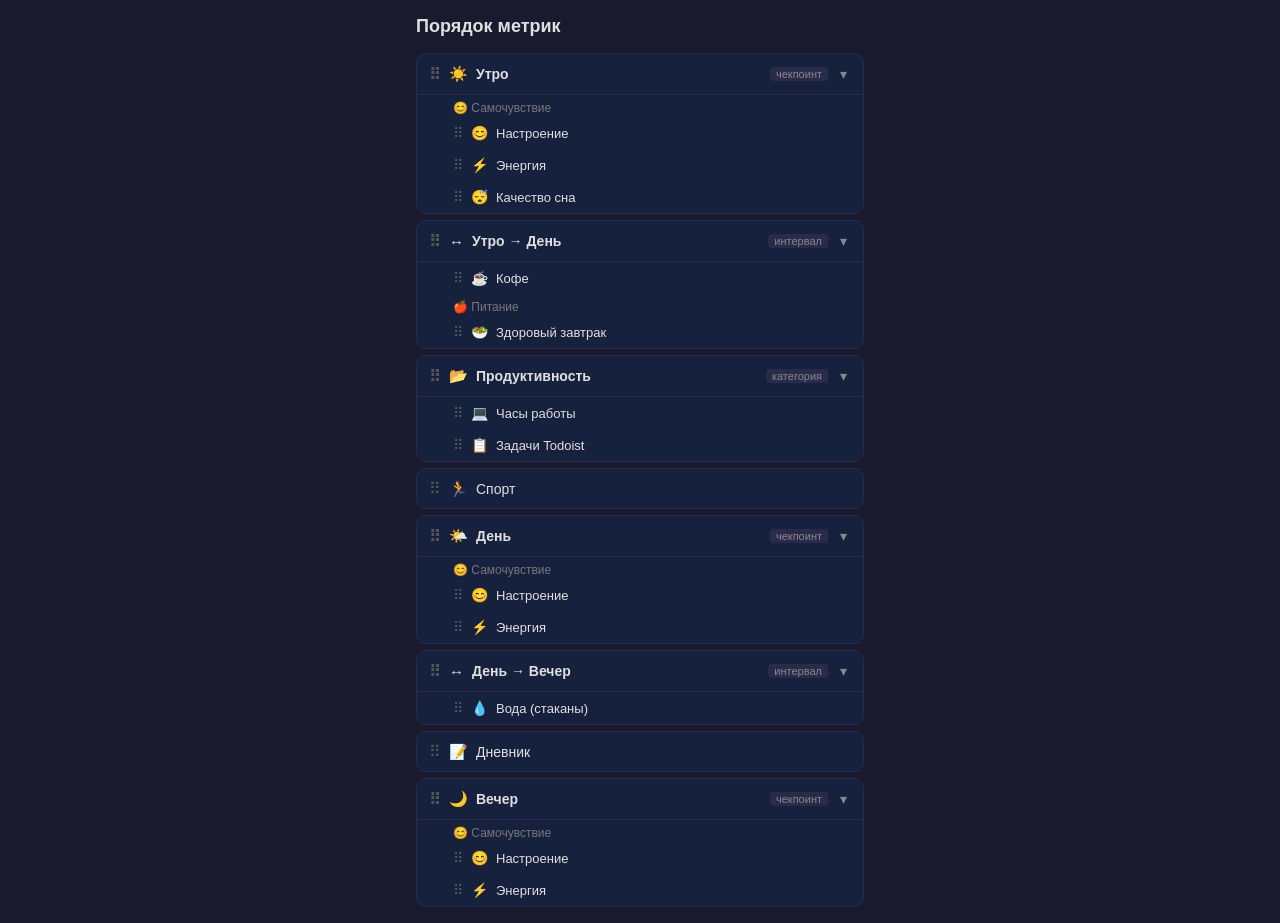
==== frontend/mock-order.html @ e8400ce1 "1" ====
<!DOCTYPE html>
<html lang="ru">
<head>
<meta charset="UTF-8">
<meta name="viewport" content="width=device-width, initial-scale=1.0">
<title>Порядок метрик — мокап</title>
<style>
* { box-sizing: border-box; margin: 0; padding: 0; }
body {
    font-family: -apple-system, BlinkMacSystemFont, 'Segoe UI', Roboto, sans-serif;
    background: #1a1a2e;
    color: #e0e0e0;
    max-width: 480px;
    margin: 0 auto;
    padding: 16px;
}
h1 { font-size: 18px; margin-bottom: 16px; }

/* === Top-level list === */
.order-list { display: flex; flex-direction: column; gap: 6px; }

/* === Block (checkpoint, interval, category) === */
.order-block {
    background: #16213e;
    border: 1px solid #2a2a4a;
    border-radius: 10px;
    overflow: hidden;
}
.order-block.dragging-over { opacity: 0.4; }

.block-header {
    display: flex; align-items: center; gap: 8px;
    padding: 10px 12px;
    font-weight: 600; font-size: 14px;
    cursor: grab; user-select: none;
}
.block-header:active { cursor: grabbing; }
.block-header .drag { color: #555; font-size: 16px; flex-shrink: 0; }
.block-header .icon { font-size: 15px; flex-shrink: 0; }
.block-header .label { flex: 1; }
.block-header .tag {
    font-size: 11px; color: #888;
    background: #2a2a4a; border-radius: 4px;
    padding: 1px 6px; font-weight: 400;
}
.block-toggle {
    background: none; border: none; color: #888;
    cursor: pointer; font-size: 14px; padding: 2px 4px;
}

.block-content { border-top: 1px solid #2a2a4a; }
.block-content.collapsed { display: none; }

/* Category sub-header inside block */
.cat-sub {
    font-size: 12px; color: #777;
    padding: 6px 12px 2px 36px;
    font-weight: 500;
}

/* Metric row inside block */
.metric-row {
    display: flex; align-items: center; gap: 8px;
    padding: 8px 12px 8px 36px;
    font-size: 13px;
    cursor: grab; user-select: none;
    transition: background 0.1s;
}
.metric-row:hover { background: #1a2744; }
.metric-row:active { cursor: grabbing; }
.metric-row.dragging { opacity: 0.3; }
.metric-row .drag { color: #555; font-size: 14px; flex-shrink: 0; }
.metric-row .icon { font-size: 14px; flex-shrink: 0; }
.metric-row .name { flex: 1; }

/* === Top-level standalone metric (no category, no binding) === */
.order-item {
    display: flex; align-items: center; gap: 8px;
    padding: 10px 12px;
    background: #16213e;
    border: 1px solid #2a2a4a;
    border-radius: 10px;
    font-size: 14px;
    cursor: grab; user-select: none;
}
.order-item:hover { background: #1a2744; }
.order-item:active { cursor: grabbing; }
.order-item.dragging-over { opacity: 0.4; }
.order-item .drag { color: #555; font-size: 16px; flex-shrink: 0; }
.order-item .icon { font-size: 15px; flex-shrink: 0; }
.order-item .name { flex: 1; }
.order-item .tag {
    font-size: 11px; color: #888;
    background: #2a2a4a; border-radius: 4px;
    padding: 1px 6px;
}

/* Drag indicators */
.drag-over-before { border-top: 2px solid #4a9eff !important; }
.drag-over-after { border-bottom: 2px solid #4a9eff !important; }
</style>
</head>
<body>

<h1>Порядок метрик</h1>

<div class="order-list" id="orderList">

    <!-- Checkpoint: Утро -->
    <div class="order-block" data-block-type="checkpoint" data-block-id="cp1">
        <div class="block-header">
            <span class="drag">⠿</span>
            <span class="icon">☀️</span>
            <span class="label">Утро</span>
            <span class="tag">чекпоинт</span>
            <button class="block-toggle">▾</button>
        </div>
        <div class="block-content">
            <div class="cat-sub">😊 Самочувствие</div>
            <div class="metric-row" data-metric-id="1">
                <span class="drag">⠿</span>
                <span class="icon">😊</span>
                <span class="name">Настроение</span>
            </div>
            <div class="metric-row" data-metric-id="2">
                <span class="drag">⠿</span>
                <span class="icon">⚡</span>
                <span class="name">Энергия</span>
            </div>
            <div class="metric-row" data-metric-id="3">
                <span class="drag">⠿</span>
                <span class="icon">😴</span>
                <span class="name">Качество сна</span>
            </div>
        </div>
    </div>

    <!-- Interval: Утро → День -->
    <div class="order-block" data-block-type="interval" data-block-id="iv1">
        <div class="block-header">
            <span class="drag">⠿</span>
            <span class="icon">↔</span>
            <span class="label">Утро → День</span>
            <span class="tag">интервал</span>
            <button class="block-toggle">▾</button>
        </div>
        <div class="block-content">
            <div class="metric-row" data-metric-id="4">
                <span class="drag">⠿</span>
                <span class="icon">☕</span>
                <span class="name">Кофе</span>
            </div>
            <div class="cat-sub">🍎 Питание</div>
            <div class="metric-row" data-metric-id="6">
                <span class="drag">⠿</span>
                <span class="icon">🥗</span>
                <span class="name">Здоровый завтрак</span>
            </div>
        </div>
    </div>

    <!-- Category block: Продуктивность (standalone metrics with category) -->
    <div class="order-block" data-block-type="category" data-block-id="cat2">
        <div class="block-header">
            <span class="drag">⠿</span>
            <span class="icon">📂</span>
            <span class="label">Продуктивность</span>
            <span class="tag">категория</span>
            <button class="block-toggle">▾</button>
        </div>
        <div class="block-content">
            <div class="metric-row" data-metric-id="7">
                <span class="drag">⠿</span>
                <span class="icon">💻</span>
                <span class="name">Часы работы</span>
            </div>
            <div class="metric-row" data-metric-id="8">
                <span class="drag">⠿</span>
                <span class="icon">📋</span>
                <span class="name">Задачи Todoist</span>
            </div>
        </div>
    </div>

    <!-- Standalone metric — top level, no category, no binding -->
    <div class="order-item" data-block-type="metric" data-metric-id="5">
        <span class="drag">⠿</span>
        <span class="icon">🏃</span>
        <span class="name">Спорт</span>
    </div>

    <!-- Checkpoint: День -->
    <div class="order-block" data-block-type="checkpoint" data-block-id="cp2">
        <div class="block-header">
            <span class="drag">⠿</span>
            <span class="icon">🌤️</span>
            <span class="label">День</span>
            <span class="tag">чекпоинт</span>
            <button class="block-toggle">▾</button>
        </div>
        <div class="block-content">
            <div class="cat-sub">😊 Самочувствие</div>
            <div class="metric-row" data-metric-id="1">
                <span class="drag">⠿</span>
                <span class="icon">😊</span>
                <span class="name">Настроение</span>
            </div>
            <div class="metric-row" data-metric-id="2">
                <span class="drag">⠿</span>
                <span class="icon">⚡</span>
                <span class="name">Энергия</span>
            </div>
        </div>
    </div>

    <!-- Interval: День → Вечер -->
    <div class="order-block" data-block-type="interval" data-block-id="iv2">
        <div class="block-header">
            <span class="drag">⠿</span>
            <span class="icon">↔</span>
            <span class="label">День → Вечер</span>
            <span class="tag">интервал</span>
            <button class="block-toggle">▾</button>
        </div>
        <div class="block-content">
            <div class="metric-row" data-metric-id="9">
                <span class="drag">⠿</span>
                <span class="icon">💧</span>
                <span class="name">Вода (стаканы)</span>
            </div>
        </div>
    </div>

    <!-- Standalone metric — top level -->
    <div class="order-item" data-block-type="metric" data-metric-id="10">
        <span class="drag">⠿</span>
        <span class="icon">📝</span>
        <span class="name">Дневник</span>
    </div>

    <!-- Checkpoint: Вечер -->
    <div class="order-block" data-block-type="checkpoint" data-block-id="cp3">
        <div class="block-header">
            <span class="drag">⠿</span>
            <span class="icon">🌙</span>
            <span class="label">Вечер</span>
            <span class="tag">чекпоинт</span>
            <button class="block-toggle">▾</button>
        </div>
        <div class="block-content">
            <div class="cat-sub">😊 Самочувствие</div>
            <div class="metric-row" data-metric-id="1">
                <span class="drag">⠿</span>
                <span class="icon">😊</span>
                <span class="name">Настроение</span>
            </div>
            <div class="metric-row" data-metric-id="2">
                <span class="drag">⠿</span>
                <span class="icon">⚡</span>
                <span class="name">Энергия</span>
            </div>
        </div>
    </div>

</div>

<script>
// Collapse/expand
document.querySelectorAll('.block-toggle').forEach(btn => {
    btn.addEventListener('click', () => {
        const content = btn.closest('.order-block').querySelector('.block-content');
        content.classList.toggle('collapsed');
        btn.textContent = content.classList.contains('collapsed') ? '▸' : '▾';
    });
});

// --- Top-level drag (blocks + standalone items) ---
const orderList = document.getElementById('orderList');
let dragTop = null;

function topChildren() {
    return [...orderList.children].filter(el => el !== dragTop);
}

orderList.addEventListener('pointerdown', (e) => {
    // Only block-header .drag or order-item .drag (NOT metric-row .drag)
    const handle = e.target.closest('.block-header > .drag, .order-item > .drag');
    if (!handle) return;
    const el = handle.closest('.order-block') || handle.closest('.order-item');
    if (!el) return;
    e.preventDefault();
    dragTop = el;
    el.classList.add('dragging-over');
    handle.setPointerCapture(e.pointerId);
});

orderList.addEventListener('pointermove', (e) => {
    if (!dragTop) return;
    const siblings = topChildren();
    siblings.forEach(s => s.classList.remove('drag-over-before', 'drag-over-after'));
    let closest = null, closestDist = Infinity, before = true;
    for (const s of siblings) {
        const rect = s.getBoundingClientRect();
        const mid = rect.top + rect.height / 2;
        const dist = Math.abs(e.clientY - mid);
        if (dist < closestDist) { closestDist = dist; closest = s; before = e.clientY < mid; }
    }
    if (closest) closest.classList.add(before ? 'drag-over-before' : 'drag-over-after');
});

orderList.addEventListener('pointerup', (e) => {
    if (!dragTop) return;
    const siblings = topChildren();
    siblings.forEach(s => s.classList.remove('drag-over-before', 'drag-over-after'));
    let closest = null, closestDist = Infinity, before = true;
    for (const s of siblings) {
        const rect = s.getBoundingClientRect();
        const mid = rect.top + rect.height / 2;
        const dist = Math.abs(e.clientY - mid);
        if (dist < closestDist) { closestDist = dist; closest = s; before = e.clientY < mid; }
    }
    if (closest && closest !== dragTop) {
        if (before) closest.before(dragTop);
        else closest.after(dragTop);
    }
    dragTop.classList.remove('dragging-over');
    dragTop = null;
});

// --- Inner drag (metrics within a block) ---
let dragMetric = null;
let dragScope = null;

orderList.addEventListener('pointerdown', (e) => {
    if (dragTop) return; // top-level drag takes priority
    const handle = e.target.closest('.metric-row > .drag');
    if (!handle) return;
    const row = handle.closest('.metric-row');
    const content = row.closest('.block-content');
    if (!row || !content) return;
    e.preventDefault();
    dragMetric = row;
    dragScope = content;
    row.classList.add('dragging');
    handle.setPointerCapture(e.pointerId);
});

orderList.addEventListener('pointermove', (e) => {
    if (!dragMetric || !dragScope) return;
    const rows = [...dragScope.querySelectorAll('.metric-row:not(.dragging)')];
    rows.forEach(r => r.classList.remove('drag-over-before', 'drag-over-after'));
    let closest = null, closestDist = Infinity, before = true;
    for (const r of rows) {
        const rect = r.getBoundingClientRect();
        const mid = rect.top + rect.height / 2;
        const dist = Math.abs(e.clientY - mid);
        if (dist < closestDist) { closestDist = dist; closest = r; before = e.clientY < mid; }
    }
    if (closest) closest.classList.add(before ? 'drag-over-before' : 'drag-over-after');
});

orderList.addEventListener('pointerup', (e) => {
    if (!dragMetric || !dragScope) return;
    const rows = [...dragScope.querySelectorAll('.metric-row:not(.dragging)')];
    rows.forEach(r => r.classList.remove('drag-over-before', 'drag-over-after'));
    let closest = null, closestDist = Infinity, before = true;
    for (const r of rows) {
        const rect = r.getBoundingClientRect();
        const mid = rect.top + rect.height / 2;
        const dist = Math.abs(e.clientY - mid);
        if (dist < closestDist) { closestDist = dist; closest = r; before = e.clientY < mid; }
    }
    if (closest && closest !== dragMetric) {
        if (before) closest.before(dragMetric);
        else closest.after(dragMetric);
    }
    dragMetric.classList.remove('dragging');
    dragMetric = null;
    dragScope = null;
});
</script>

</body>
</html>
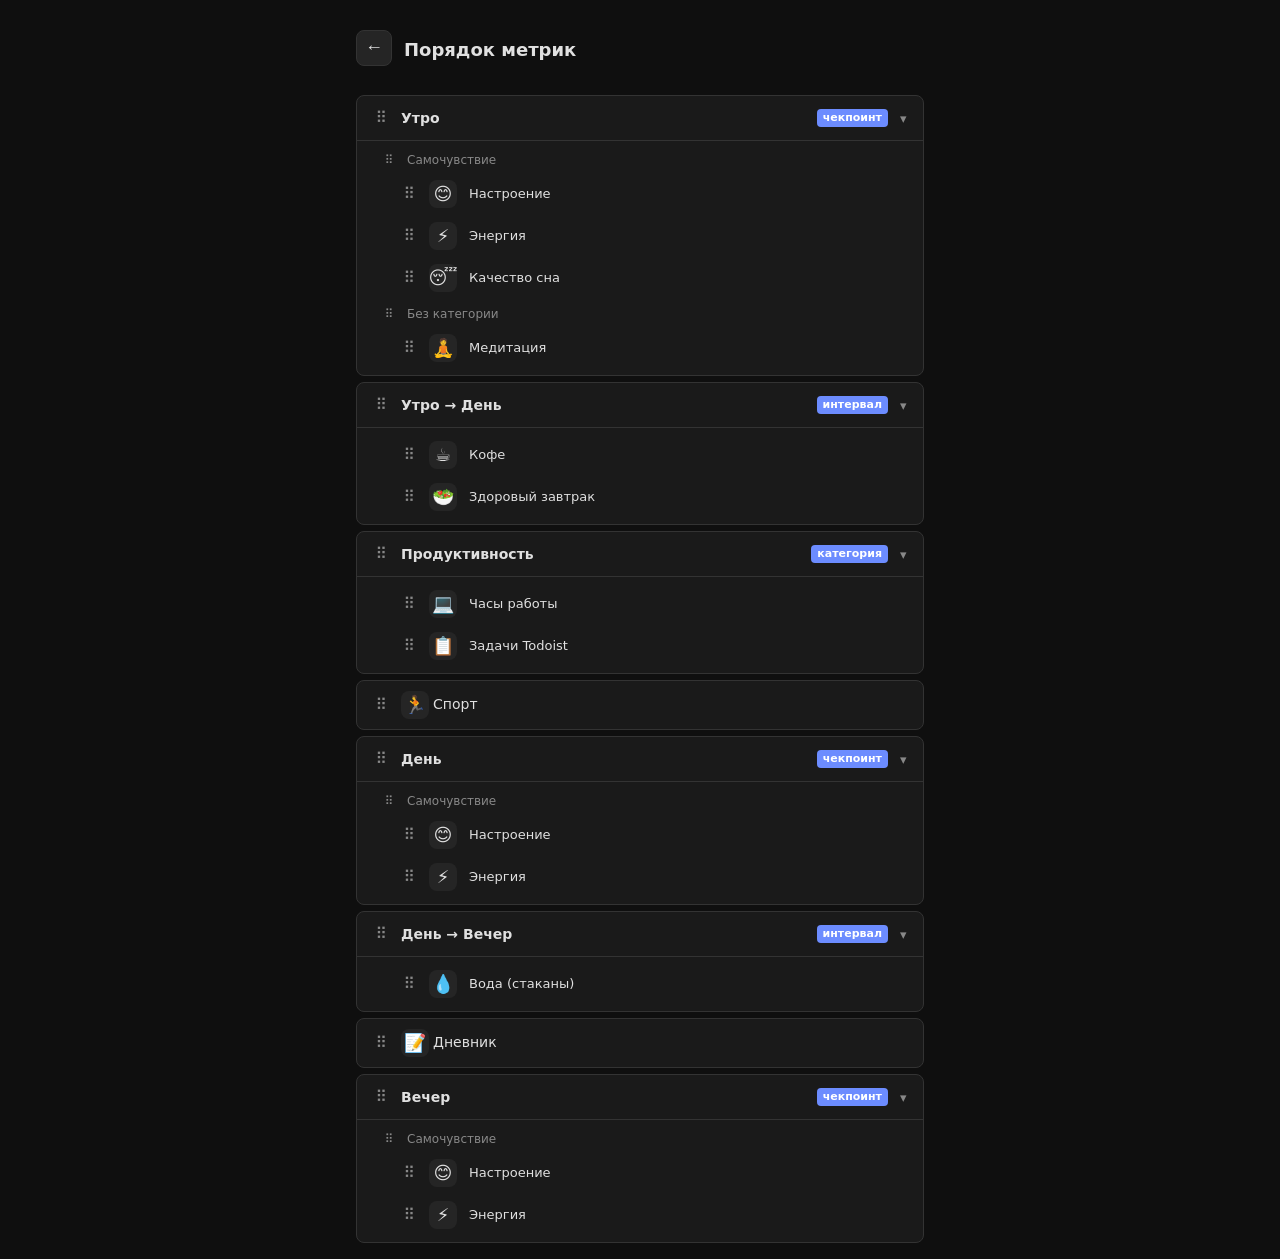
==== commit d752979a: "Fix" ====
--- a/frontend/mock-order.html
+++ b/frontend/mock-order.html
@@ -4,260 +4,260 @@
 <meta charset="UTF-8">
 <meta name="viewport" content="width=device-width, initial-scale=1.0">
 <title>Порядок метрик — мокап</title>
+<link rel="stylesheet" href="css/style.css">
 <style>
-* { box-sizing: border-box; margin: 0; padding: 0; }
-body {
-    font-family: -apple-system, BlinkMacSystemFont, 'Segoe UI', Roboto, sans-serif;
-    background: #1a1a2e;
-    color: #e0e0e0;
-    max-width: 480px;
-    margin: 0 auto;
-    padding: 16px;
-}
-h1 { font-size: 18px; margin-bottom: 16px; }
-
-/* === Top-level list === */
+body { background: var(--bg); color: var(--text); max-width: 600px; margin: 0 auto; padding: 16px; }
+
 .order-list { display: flex; flex-direction: column; gap: 6px; }
 
-/* === Block (checkpoint, interval, category) === */
 .order-block {
-    background: #16213e;
-    border: 1px solid #2a2a4a;
-    border-radius: 10px;
+    background: var(--surface);
+    border: 1px solid var(--border);
+    border-radius: 8px;
     overflow: hidden;
 }
-.order-block.dragging-over { opacity: 0.4; }
-
-.block-header {
+.order-block-header {
     display: flex; align-items: center; gap: 8px;
-    padding: 10px 12px;
-    font-weight: 600; font-size: 14px;
-    cursor: grab; user-select: none;
-}
-.block-header:active { cursor: grabbing; }
-.block-header .drag { color: #555; font-size: 16px; flex-shrink: 0; }
-.block-header .icon { font-size: 15px; flex-shrink: 0; }
-.block-header .label { flex: 1; }
-.block-header .tag {
-    font-size: 11px; color: #888;
-    background: #2a2a4a; border-radius: 4px;
-    padding: 1px 6px; font-weight: 400;
-}
-.block-toggle {
-    background: none; border: none; color: #888;
-    cursor: pointer; font-size: 14px; padding: 2px 4px;
-}
-
-.block-content { border-top: 1px solid #2a2a4a; }
-.block-content.collapsed { display: none; }
-
-/* Category sub-header inside block */
-.cat-sub {
-    font-size: 12px; color: #777;
-    padding: 6px 12px 2px 36px;
-    font-weight: 500;
-}
-
-/* Metric row inside block */
-.metric-row {
+    padding: 10px 12px; cursor: grab; user-select: none;
+}
+.order-block-header:active { cursor: grabbing; }
+.order-block-label { flex: 1; font-weight: 600; font-size: 14px; }
+.order-block-toggle {
+    background: none; border: none; color: var(--text-dim);
+    cursor: pointer; padding: 2px 4px; display: flex; align-items: center;
+}
+.order-block-content { border-top: 1px solid var(--border); padding: 4px 0; }
+.order-block-content.collapsed { display: none; }
+
+.order-category { margin: 2px 0 2px 12px; }
+.order-category-header {
+    display: flex; align-items: center; gap: 6px;
+    font-size: 12px; font-weight: 500; color: var(--text-dim);
+    padding: 4px 8px; cursor: grab; user-select: none;
+}
+.order-category-header:active { cursor: grabbing; }
+
+.order-metric {
     display: flex; align-items: center; gap: 8px;
-    padding: 8px 12px 8px 36px;
-    font-size: 13px;
-    cursor: grab; user-select: none;
+    padding: 7px 12px 7px 28px; font-size: 13px;
+    cursor: grab; user-select: none; border-radius: 6px;
     transition: background 0.1s;
 }
-.metric-row:hover { background: #1a2744; }
-.metric-row:active { cursor: grabbing; }
-.metric-row.dragging { opacity: 0.3; }
-.metric-row .drag { color: #555; font-size: 14px; flex-shrink: 0; }
-.metric-row .icon { font-size: 14px; flex-shrink: 0; }
-.metric-row .name { flex: 1; }
-
-/* === Top-level standalone metric (no category, no binding) === */
+.order-metric:hover { background: var(--surface2); }
+.order-metric:active { cursor: grabbing; }
+.order-metric-name { flex: 1; }
+
 .order-item {
     display: flex; align-items: center; gap: 8px;
-    padding: 10px 12px;
-    background: #16213e;
-    border: 1px solid #2a2a4a;
-    border-radius: 10px;
-    font-size: 14px;
-    cursor: grab; user-select: none;
-}
-.order-item:hover { background: #1a2744; }
+    padding: 10px 12px; background: var(--surface);
+    border: 1px solid var(--border); border-radius: 8px;
+    font-size: 14px; cursor: grab; user-select: none;
+}
+.order-item:hover { background: var(--surface2); }
 .order-item:active { cursor: grabbing; }
-.order-item.dragging-over { opacity: 0.4; }
-.order-item .drag { color: #555; font-size: 16px; flex-shrink: 0; }
-.order-item .icon { font-size: 15px; flex-shrink: 0; }
-.order-item .name { flex: 1; }
-.order-item .tag {
-    font-size: 11px; color: #888;
-    background: #2a2a4a; border-radius: 4px;
-    padding: 1px 6px;
-}
-
-/* Drag indicators */
-.drag-over-before { border-top: 2px solid #4a9eff !important; }
-.drag-over-after { border-bottom: 2px solid #4a9eff !important; }
+.order-item-info { flex: 1; }
+.order-item-name { font-weight: 500; }
+
+.order-dragging { opacity: 0.3; }
+.drag-clone { box-shadow: 0 4px 16px rgba(0, 0, 0, 0.3); }
+.drop-indicator { height: 3px; background: var(--accent); border-radius: 2px; margin: 2px 4px; }
+
+.drag-handle { color: var(--text-dim); font-size: 16px; flex-shrink: 0; width: 24px; text-align: center; cursor: grab; user-select: none; touch-action: none; }
+.drag-handle:active { cursor: grabbing; }
+.order-cat-drag { font-size: 12px; }
+
+.setting-bindings {
+    display: inline-block; background: var(--accent); color: #fff;
+    font-size: 11px; font-weight: 600; padding: 1px 6px;
+    border-radius: 4px; margin-left: 6px;
+}
+.metric-icon { margin-right: 4px; }
+
+.cat-manager-header { display: flex; align-items: center; gap: 12px; margin-bottom: 16px; }
+.cat-manager-header h2 { flex: 1; font-size: 18px; }
+.btn-icon {
+    background: var(--surface2); border: 1px solid var(--border); color: var(--text);
+    width: 36px; height: 36px; border-radius: 8px; cursor: pointer;
+    display: flex; align-items: center; justify-content: center; font-size: 18px;
+}
 </style>
 </head>
 <body>
 
-<h1>Порядок метрик</h1>
+<div class="cat-manager-header">
+    <button class="btn-icon" id="order-back-btn">←</button>
+    <h2>Порядок метрик</h2>
+</div>
 
 <div class="order-list" id="orderList">
 
     <!-- Checkpoint: Утро -->
-    <div class="order-block" data-block-type="checkpoint" data-block-id="cp1">
-        <div class="block-header">
-            <span class="drag">⠿</span>
-            <span class="icon">☀️</span>
-            <span class="label">Утро</span>
-            <span class="tag">чекпоинт</span>
-            <button class="block-toggle">▾</button>
-        </div>
-        <div class="block-content">
-            <div class="cat-sub">😊 Самочувствие</div>
-            <div class="metric-row" data-metric-id="1">
-                <span class="drag">⠿</span>
-                <span class="icon">😊</span>
-                <span class="name">Настроение</span>
-            </div>
-            <div class="metric-row" data-metric-id="2">
-                <span class="drag">⠿</span>
-                <span class="icon">⚡</span>
-                <span class="name">Энергия</span>
-            </div>
-            <div class="metric-row" data-metric-id="3">
-                <span class="drag">⠿</span>
-                <span class="icon">😴</span>
-                <span class="name">Качество сна</span>
+    <div class="order-block" data-block-type="checkpoint" data-block-id="1">
+        <div class="order-block-header">
+            <span class="drag-handle">⠿</span>
+            <span class="order-block-label">Утро</span>
+            <span class="setting-bindings">чекпоинт</span>
+            <button class="order-block-toggle">▾</button>
+        </div>
+        <div class="order-block-content">
+            <div class="order-category" data-category-id="10">
+                <div class="order-category-header"><span class="drag-handle order-cat-drag">⠿</span><span>Самочувствие</span></div>
+                <div class="order-metric" data-metric-id="1">
+                    <span class="drag-handle">⠿</span>
+                    <span class="metric-icon">😊</span>
+                    <span class="order-metric-name">Настроение</span>
+                </div>
+                <div class="order-metric" data-metric-id="2">
+                    <span class="drag-handle">⠿</span>
+                    <span class="metric-icon">⚡</span>
+                    <span class="order-metric-name">Энергия</span>
+                </div>
+                <div class="order-metric" data-metric-id="3">
+                    <span class="drag-handle">⠿</span>
+                    <span class="metric-icon">😴</span>
+                    <span class="order-metric-name">Качество сна</span>
+                </div>
+            </div>
+            <div class="order-category" data-category-id="">
+                <div class="order-category-header"><span class="drag-handle order-cat-drag">⠿</span><span>Без категории</span></div>
+                <div class="order-metric" data-metric-id="11">
+                    <span class="drag-handle">⠿</span>
+                    <span class="metric-icon">🧘</span>
+                    <span class="order-metric-name">Медитация</span>
+                </div>
             </div>
         </div>
     </div>
 
     <!-- Interval: Утро → День -->
-    <div class="order-block" data-block-type="interval" data-block-id="iv1">
-        <div class="block-header">
-            <span class="drag">⠿</span>
-            <span class="icon">↔</span>
-            <span class="label">Утро → День</span>
-            <span class="tag">интервал</span>
-            <button class="block-toggle">▾</button>
-        </div>
-        <div class="block-content">
-            <div class="metric-row" data-metric-id="4">
-                <span class="drag">⠿</span>
-                <span class="icon">☕</span>
-                <span class="name">Кофе</span>
-            </div>
-            <div class="cat-sub">🍎 Питание</div>
-            <div class="metric-row" data-metric-id="6">
-                <span class="drag">⠿</span>
-                <span class="icon">🥗</span>
-                <span class="name">Здоровый завтрак</span>
-            </div>
-        </div>
-    </div>
-
-    <!-- Category block: Продуктивность (standalone metrics with category) -->
-    <div class="order-block" data-block-type="category" data-block-id="cat2">
-        <div class="block-header">
-            <span class="drag">⠿</span>
-            <span class="icon">📂</span>
-            <span class="label">Продуктивность</span>
-            <span class="tag">категория</span>
-            <button class="block-toggle">▾</button>
-        </div>
-        <div class="block-content">
-            <div class="metric-row" data-metric-id="7">
-                <span class="drag">⠿</span>
-                <span class="icon">💻</span>
-                <span class="name">Часы работы</span>
-            </div>
-            <div class="metric-row" data-metric-id="8">
-                <span class="drag">⠿</span>
-                <span class="icon">📋</span>
-                <span class="name">Задачи Todoist</span>
-            </div>
-        </div>
-    </div>
-
-    <!-- Standalone metric — top level, no category, no binding -->
-    <div class="order-item" data-block-type="metric" data-metric-id="5">
-        <span class="drag">⠿</span>
-        <span class="icon">🏃</span>
-        <span class="name">Спорт</span>
+    <div class="order-block" data-block-type="interval" data-block-id="3">
+        <div class="order-block-header">
+            <span class="drag-handle">⠿</span>
+            <span class="order-block-label">Утро → День</span>
+            <span class="setting-bindings">интервал</span>
+            <button class="order-block-toggle">▾</button>
+        </div>
+        <div class="order-block-content">
+            <div class="order-category" data-category-id="">
+                <div class="order-metric" data-metric-id="4">
+                    <span class="drag-handle">⠿</span>
+                    <span class="metric-icon">☕</span>
+                    <span class="order-metric-name">Кофе</span>
+                </div>
+                <div class="order-metric" data-metric-id="6">
+                    <span class="drag-handle">⠿</span>
+                    <span class="metric-icon">🥗</span>
+                    <span class="order-metric-name">Здоровый завтрак</span>
+                </div>
+            </div>
+        </div>
+    </div>
+
+    <!-- Category: Продуктивность -->
+    <div class="order-block" data-block-type="category" data-block-id="20">
+        <div class="order-block-header">
+            <span class="drag-handle">⠿</span>
+            <span class="order-block-label">Продуктивность</span>
+            <span class="setting-bindings">категория</span>
+            <button class="order-block-toggle">▾</button>
+        </div>
+        <div class="order-block-content">
+            <div class="order-category" data-category-id="">
+                <div class="order-metric" data-metric-id="7">
+                    <span class="drag-handle">⠿</span>
+                    <span class="metric-icon">💻</span>
+                    <span class="order-metric-name">Часы работы</span>
+                </div>
+                <div class="order-metric" data-metric-id="8">
+                    <span class="drag-handle">⠿</span>
+                    <span class="metric-icon">📋</span>
+                    <span class="order-metric-name">Задачи Todoist</span>
+                </div>
+            </div>
+        </div>
+    </div>
+
+    <!-- Standalone metric -->
+    <div class="order-item" data-block-type="metric" data-block-id="5">
+        <span class="drag-handle">⠿</span>
+        <span class="order-item-info">
+            <span class="order-item-name"><span class="metric-icon">🏃</span>Спорт</span>
+        </span>
     </div>
 
     <!-- Checkpoint: День -->
-    <div class="order-block" data-block-type="checkpoint" data-block-id="cp2">
-        <div class="block-header">
-            <span class="drag">⠿</span>
-            <span class="icon">🌤️</span>
-            <span class="label">День</span>
-            <span class="tag">чекпоинт</span>
-            <button class="block-toggle">▾</button>
-        </div>
-        <div class="block-content">
-            <div class="cat-sub">😊 Самочувствие</div>
-            <div class="metric-row" data-metric-id="1">
-                <span class="drag">⠿</span>
-                <span class="icon">😊</span>
-                <span class="name">Настроение</span>
-            </div>
-            <div class="metric-row" data-metric-id="2">
-                <span class="drag">⠿</span>
-                <span class="icon">⚡</span>
-                <span class="name">Энергия</span>
+    <div class="order-block" data-block-type="checkpoint" data-block-id="2">
+        <div class="order-block-header">
+            <span class="drag-handle">⠿</span>
+            <span class="order-block-label">День</span>
+            <span class="setting-bindings">чекпоинт</span>
+            <button class="order-block-toggle">▾</button>
+        </div>
+        <div class="order-block-content">
+            <div class="order-category" data-category-id="10">
+                <div class="order-category-header"><span class="drag-handle order-cat-drag">⠿</span><span>Самочувствие</span></div>
+                <div class="order-metric" data-metric-id="1">
+                    <span class="drag-handle">⠿</span>
+                    <span class="metric-icon">😊</span>
+                    <span class="order-metric-name">Настроение</span>
+                </div>
+                <div class="order-metric" data-metric-id="2">
+                    <span class="drag-handle">⠿</span>
+                    <span class="metric-icon">⚡</span>
+                    <span class="order-metric-name">Энергия</span>
+                </div>
             </div>
         </div>
     </div>
 
     <!-- Interval: День → Вечер -->
-    <div class="order-block" data-block-type="interval" data-block-id="iv2">
-        <div class="block-header">
-            <span class="drag">⠿</span>
-            <span class="icon">↔</span>
-            <span class="label">День → Вечер</span>
-            <span class="tag">интервал</span>
-            <button class="block-toggle">▾</button>
-        </div>
-        <div class="block-content">
-            <div class="metric-row" data-metric-id="9">
-                <span class="drag">⠿</span>
-                <span class="icon">💧</span>
-                <span class="name">Вода (стаканы)</span>
-            </div>
-        </div>
-    </div>
-
-    <!-- Standalone metric — top level -->
-    <div class="order-item" data-block-type="metric" data-metric-id="10">
-        <span class="drag">⠿</span>
-        <span class="icon">📝</span>
-        <span class="name">Дневник</span>
+    <div class="order-block" data-block-type="interval" data-block-id="4">
+        <div class="order-block-header">
+            <span class="drag-handle">⠿</span>
+            <span class="order-block-label">День → Вечер</span>
+            <span class="setting-bindings">интервал</span>
+            <button class="order-block-toggle">▾</button>
+        </div>
+        <div class="order-block-content">
+            <div class="order-category" data-category-id="">
+                <div class="order-metric" data-metric-id="9">
+                    <span class="drag-handle">⠿</span>
+                    <span class="metric-icon">💧</span>
+                    <span class="order-metric-name">Вода (стаканы)</span>
+                </div>
+            </div>
+        </div>
+    </div>
+
+    <!-- Standalone metric -->
+    <div class="order-item" data-block-type="metric" data-block-id="10">
+        <span class="drag-handle">⠿</span>
+        <span class="order-item-info">
+            <span class="order-item-name"><span class="metric-icon">📝</span>Дневник</span>
+        </span>
     </div>
 
     <!-- Checkpoint: Вечер -->
-    <div class="order-block" data-block-type="checkpoint" data-block-id="cp3">
-        <div class="block-header">
-            <span class="drag">⠿</span>
-            <span class="icon">🌙</span>
-            <span class="label">Вечер</span>
-            <span class="tag">чекпоинт</span>
-            <button class="block-toggle">▾</button>
-        </div>
-        <div class="block-content">
-            <div class="cat-sub">😊 Самочувствие</div>
-            <div class="metric-row" data-metric-id="1">
-                <span class="drag">⠿</span>
-                <span class="icon">😊</span>
-                <span class="name">Настроение</span>
-            </div>
-            <div class="metric-row" data-metric-id="2">
-                <span class="drag">⠿</span>
-                <span class="icon">⚡</span>
-                <span class="name">Энергия</span>
+    <div class="order-block" data-block-type="checkpoint" data-block-id="3">
+        <div class="order-block-header">
+            <span class="drag-handle">⠿</span>
+            <span class="order-block-label">Вечер</span>
+            <span class="setting-bindings">чекпоинт</span>
+            <button class="order-block-toggle">▾</button>
+        </div>
+        <div class="order-block-content">
+            <div class="order-category" data-category-id="10">
+                <div class="order-category-header"><span class="drag-handle order-cat-drag">⠿</span><span>Самочувствие</span></div>
+                <div class="order-metric" data-metric-id="1">
+                    <span class="drag-handle">⠿</span>
+                    <span class="metric-icon">😊</span>
+                    <span class="order-metric-name">Настроение</span>
+                </div>
+                <div class="order-metric" data-metric-id="2">
+                    <span class="drag-handle">⠿</span>
+                    <span class="metric-icon">⚡</span>
+                    <span class="order-metric-name">Энергия</span>
+                </div>
             </div>
         </div>
     </div>
@@ -266,118 +266,89 @@
 
 <script>
 // Collapse/expand
-document.querySelectorAll('.block-toggle').forEach(btn => {
+document.querySelectorAll('.order-block-toggle').forEach(btn => {
     btn.addEventListener('click', () => {
-        const content = btn.closest('.order-block').querySelector('.block-content');
+        const content = btn.closest('.order-block').querySelector('.order-block-content');
         content.classList.toggle('collapsed');
         btn.textContent = content.classList.contains('collapsed') ? '▸' : '▾';
     });
 });
 
-// --- Top-level drag (blocks + standalone items) ---
-const orderList = document.getElementById('orderList');
-let dragTop = null;
-
-function topChildren() {
-    return [...orderList.children].filter(el => el !== dragTop);
-}
-
-orderList.addEventListener('pointerdown', (e) => {
-    // Only block-header .drag or order-item .drag (NOT metric-row .drag)
-    const handle = e.target.closest('.block-header > .drag, .order-item > .drag');
+// --- Drag-and-drop (3 levels) ---
+const container = document.getElementById('orderList');
+let dragEl = null, dragLevel = 0, dragScope = null;
+let clone = null, startX = 0, startY = 0, offsetX = 0, offsetY = 0, isDragging = false;
+const THRESHOLD = 5;
+const dropLine = document.createElement('div');
+dropLine.className = 'drop-indicator';
+
+function getSiblings() {
+    if (dragLevel === 1) return [...container.querySelectorAll('#orderList > .order-block:not(.order-dragging), #orderList > .order-item:not(.order-dragging)')];
+    if (dragLevel === 2) return [...dragScope.querySelectorAll(':scope > .order-category:not(.order-dragging)')];
+    return [...dragScope.querySelectorAll(':scope > .order-metric:not(.order-dragging)')];
+}
+
+function findClosest(y) {
+    const sibs = getSiblings();
+    let closest = null, closestDist = Infinity, before = true;
+    for (const s of sibs) {
+        const rect = s.getBoundingClientRect();
+        const mid = rect.top + rect.height / 2;
+        const dist = Math.abs(y - mid);
+        if (dist < closestDist) { closestDist = dist; closest = s; before = y < mid; }
+    }
+    return { target: closest, before };
+}
+
+function showIndicator(t, b) { if (!t) { dropLine.remove(); return; } if (b) t.before(dropLine); else t.after(dropLine); }
+function hideIndicator() { dropLine.remove(); }
+
+container.addEventListener('pointerdown', (e) => {
+    const handle = e.target.closest('.drag-handle');
     if (!handle) return;
-    const el = handle.closest('.order-block') || handle.closest('.order-item');
-    if (!el) return;
-    e.preventDefault();
-    dragTop = el;
-    el.classList.add('dragging-over');
+    const metric = handle.closest('.order-metric');
+    const catHeader = handle.classList.contains('order-cat-drag') ? handle.closest('.order-category') : null;
+    const blockHeader = handle.closest('.order-block-header');
+    const item = handle.closest('.order-item');
+    if (metric && !catHeader) { dragLevel = 3; dragEl = metric; dragScope = metric.closest('.order-category'); }
+    else if (catHeader) { dragLevel = 2; dragEl = catHeader; dragScope = catHeader.closest('.order-block-content'); }
+    else if (blockHeader) { dragLevel = 1; dragEl = blockHeader.closest('.order-block'); dragScope = null; }
+    else if (item) { dragLevel = 1; dragEl = item; dragScope = null; }
+    else return;
+    e.preventDefault(); startX = e.clientX; startY = e.clientY; isDragging = false;
     handle.setPointerCapture(e.pointerId);
 });
 
-orderList.addEventListener('pointermove', (e) => {
-    if (!dragTop) return;
-    const siblings = topChildren();
-    siblings.forEach(s => s.classList.remove('drag-over-before', 'drag-over-after'));
-    let closest = null, closestDist = Infinity, before = true;
-    for (const s of siblings) {
-        const rect = s.getBoundingClientRect();
-        const mid = rect.top + rect.height / 2;
-        const dist = Math.abs(e.clientY - mid);
-        if (dist < closestDist) { closestDist = dist; closest = s; before = e.clientY < mid; }
+container.addEventListener('pointermove', (e) => {
+    if (!dragEl) return;
+    if (!isDragging) {
+        if (Math.abs(e.clientX - startX) < THRESHOLD && Math.abs(e.clientY - startY) < THRESHOLD) return;
+        isDragging = true;
+        const rect = dragEl.getBoundingClientRect();
+        offsetX = startX - rect.left; offsetY = startY - rect.top;
+        clone = dragEl.cloneNode(true);
+        clone.className = dragEl.className + ' drag-clone';
+        Object.assign(clone.style, { width: rect.width+'px', left: rect.left+'px', top: rect.top+'px', position: 'fixed', zIndex: '9999', opacity: '0.85', pointerEvents: 'none' });
+        document.body.appendChild(clone);
+        dragEl.classList.add('order-dragging');
     }
-    if (closest) closest.classList.add(before ? 'drag-over-before' : 'drag-over-after');
+    if (clone) { clone.style.left = (e.clientX - offsetX)+'px'; clone.style.top = (e.clientY - offsetY)+'px'; }
+    const { target, before } = findClosest(e.clientY);
+    showIndicator(target, before);
 });
 
-orderList.addEventListener('pointerup', (e) => {
-    if (!dragTop) return;
-    const siblings = topChildren();
-    siblings.forEach(s => s.classList.remove('drag-over-before', 'drag-over-after'));
-    let closest = null, closestDist = Infinity, before = true;
-    for (const s of siblings) {
-        const rect = s.getBoundingClientRect();
-        const mid = rect.top + rect.height / 2;
-        const dist = Math.abs(e.clientY - mid);
-        if (dist < closestDist) { closestDist = dist; closest = s; before = e.clientY < mid; }
+function endDrag(e) {
+    if (!dragEl) return;
+    hideIndicator();
+    if (isDragging) {
+        if (e) { const { target, before } = findClosest(e.clientY); if (target && target !== dragEl) { if (before) target.before(dragEl); else target.after(dragEl); } }
+        if (clone) { clone.remove(); clone = null; }
+        dragEl.classList.remove('order-dragging');
     }
-    if (closest && closest !== dragTop) {
-        if (before) closest.before(dragTop);
-        else closest.after(dragTop);
-    }
-    dragTop.classList.remove('dragging-over');
-    dragTop = null;
-});
-
-// --- Inner drag (metrics within a block) ---
-let dragMetric = null;
-let dragScope = null;
-
-orderList.addEventListener('pointerdown', (e) => {
-    if (dragTop) return; // top-level drag takes priority
-    const handle = e.target.closest('.metric-row > .drag');
-    if (!handle) return;
-    const row = handle.closest('.metric-row');
-    const content = row.closest('.block-content');
-    if (!row || !content) return;
-    e.preventDefault();
-    dragMetric = row;
-    dragScope = content;
-    row.classList.add('dragging');
-    handle.setPointerCapture(e.pointerId);
-});
-
-orderList.addEventListener('pointermove', (e) => {
-    if (!dragMetric || !dragScope) return;
-    const rows = [...dragScope.querySelectorAll('.metric-row:not(.dragging)')];
-    rows.forEach(r => r.classList.remove('drag-over-before', 'drag-over-after'));
-    let closest = null, closestDist = Infinity, before = true;
-    for (const r of rows) {
-        const rect = r.getBoundingClientRect();
-        const mid = rect.top + rect.height / 2;
-        const dist = Math.abs(e.clientY - mid);
-        if (dist < closestDist) { closestDist = dist; closest = r; before = e.clientY < mid; }
-    }
-    if (closest) closest.classList.add(before ? 'drag-over-before' : 'drag-over-after');
-});
-
-orderList.addEventListener('pointerup', (e) => {
-    if (!dragMetric || !dragScope) return;
-    const rows = [...dragScope.querySelectorAll('.metric-row:not(.dragging)')];
-    rows.forEach(r => r.classList.remove('drag-over-before', 'drag-over-after'));
-    let closest = null, closestDist = Infinity, before = true;
-    for (const r of rows) {
-        const rect = r.getBoundingClientRect();
-        const mid = rect.top + rect.height / 2;
-        const dist = Math.abs(e.clientY - mid);
-        if (dist < closestDist) { closestDist = dist; closest = r; before = e.clientY < mid; }
-    }
-    if (closest && closest !== dragMetric) {
-        if (before) closest.before(dragMetric);
-        else closest.after(dragMetric);
-    }
-    dragMetric.classList.remove('dragging');
-    dragMetric = null;
-    dragScope = null;
-});
+    dragEl = null; dragScope = null; isDragging = false;
+}
+document.addEventListener('pointerup', endDrag);
+document.addEventListener('pointercancel', () => endDrag(null));
 </script>
 
 </body>
--- a/frontend/css/style.css
+++ b/frontend/css/style.css
@@ -0,0 +1,3968 @@
+/* ═══════════════════════════════════════════════════════ */
+/* Dark Theme (default) */
+/* ═══════════════════════════════════════════════════════ */
+:root {
+    --bg: #0f0f0f;
+    --surface: #1a1a1a;
+    --surface2: #252525;
+    --border: #333;
+    --text: #e0e0e0;
+    --text-dim: #888;
+    --accent: #6c8cff;
+    --accent-hover: #8aa4ff;
+    --green: #4caf50;
+    --red: #ef5350;
+    --yellow: #ffc107;
+}
+
+/* ═══════════════════════════════════════════════════════ */
+/* Light Theme */
+/* ═══════════════════════════════════════════════════════ */
+[data-theme="light"] {
+    --bg: #f5f5f5;
+    --surface: #ffffff;
+    --surface2: #fafafa;
+    --border: #e0e0e0;
+    --text: #1a1a1a;
+    --text-dim: #666;
+    --accent: #5b7cff;
+    --accent-hover: #4a6be6;
+    --green: #43a047;
+    --red: #e53935;
+    --yellow: #f9a825;
+}
+
+* { margin: 0; padding: 0; box-sizing: border-box; touch-action: manipulation; }
+
+input, select, textarea { font-size: 16px; }
+
+html { overflow-x: hidden; }
+
+body {
+    font-family: -apple-system, BlinkMacSystemFont, 'Segoe UI', system-ui, sans-serif;
+    background: var(--bg);
+    color: var(--text);
+    line-height: 1.5;
+    max-width: 600px;
+    margin: 0 auto;
+    padding: env(safe-area-inset-top, 0) 16px 80px;
+    min-height: 100dvh;
+    overflow-x: clip;
+    transition: background-color 0.3s ease, color 0.3s ease;
+}
+
+/* ─── Loading Spinner ─── */
+.loading-spinner {
+    display: flex;
+    justify-content: center;
+    padding: 3rem 0;
+    color: var(--text-dim);
+}
+.loading-spinner::after {
+    content: '';
+    width: 24px;
+    height: 24px;
+    border: 2px solid var(--border);
+    border-top-color: var(--accent);
+    border-radius: 50%;
+    animation: spin 0.6s linear infinite;
+}
+@keyframes spin {
+    to { transform: rotate(360deg); }
+}
+
+#metrics-form.loading-fade {
+    opacity: 0.4;
+    pointer-events: none;
+    transition: opacity 0.15s ease;
+}
+
+/* ─── Nav ─── */
+nav {
+    position: fixed;
+    bottom: 0;
+    left: 0; right: 0;
+    background: var(--surface);
+    border-top: 1px solid var(--border);
+    padding-bottom: env(safe-area-inset-bottom, 0);
+    z-index: 100;
+}
+
+.nav-inner {
+    display: flex;
+    justify-content: space-around;
+    max-width: 600px;
+    margin: 0 auto;
+    height: 56px;
+}
+
+nav button {
+    background: none;
+    border: none;
+    color: var(--text-dim);
+    padding: 8px 8px 10px;
+    font-size: 10px;
+    white-space: nowrap;
+    cursor: pointer;
+    transition: color 0.2s;
+    display: flex;
+    flex-direction: column;
+    align-items: center;
+    gap: 3px;
+    min-height: 56px;
+}
+
+nav button svg { width: 20px; height: 20px; display: block; }
+nav button.active { color: var(--accent); }
+nav button:hover { color: var(--text); }
+
+/* ─── Day Header (nav + progress) ─── */
+.day-header {
+    position: sticky;
+    top: 0;
+    z-index: 50;
+    display: flex;
+    align-items: center;
+    gap: 16px;
+    margin: 0 -16px;
+    padding: 12px 24px 8px;
+    background: var(--bg);
+    border-bottom: 1px solid transparent;
+    transition: border-color 0.2s, box-shadow 0.2s;
+}
+
+.day-header.scrolled {
+    border-bottom-color: var(--border);
+    box-shadow: 0 2px 8px rgba(0, 0, 0, 0.15);
+}
+
+.day-header-sentinel {
+    height: 0;
+    margin: 0;
+    padding: 0;
+}
+
+.day-nav {
+    display: flex;
+    align-items: center;
+    gap: 0;
+    flex-shrink: 0;
+}
+
+.day-nav-arrow {
+    background: none;
+    border: none;
+    color: var(--text-dim);
+    cursor: pointer;
+    padding: 6px;
+    border-radius: 8px;
+    display: flex;
+    align-items: center;
+    justify-content: center;
+    transition: background 0.15s, color 0.15s;
+}
+
+.day-nav-arrow:hover {
+    background: var(--surface2);
+    color: var(--text);
+}
+
+.day-nav-arrow svg { width: 20px; height: 20px; }
+
+.day-nav-date {
+    font-size: 15px;
+    font-weight: 500;
+    padding: 0 4px;
+    white-space: nowrap;
+    user-select: none;
+    min-width: 155px;
+    text-align: center;
+}
+
+.day-progress {
+    flex: 1;
+    display: flex;
+    align-items: center;
+    gap: 8px;
+    min-width: 0;
+}
+
+.day-progress .progress-track {
+    flex: 1;
+    height: 6px;
+    background: var(--surface2);
+    border-radius: 3px;
+    overflow: hidden;
+}
+
+.day-progress .progress-fill {
+    height: 100%;
+    background: var(--accent);
+    border-radius: 3px;
+    transition: width 0.3s ease;
+}
+
+.day-progress .progress-fill.complete { background: var(--green); }
+
+.day-progress .progress-count {
+    font-size: 13px;
+    font-weight: 500;
+    flex-shrink: 0;
+}
+
+.go-today-btn {
+    background: none;
+    border: none;
+    color: var(--accent);
+    cursor: pointer;
+    padding: 4px;
+    border-radius: 6px;
+    display: flex;
+    align-items: center;
+    justify-content: center;
+    flex-shrink: 0;
+    transition: background 0.15s, color 0.15s;
+}
+
+.go-today-btn:hover {
+    background: var(--surface2);
+    color: var(--accent-hover);
+}
+
+.go-today-btn svg { width: 18px; height: 18px; }
+
+.today-actions {
+    display: flex;
+    gap: 8px;
+    justify-content: flex-start;
+    margin: 20px 0 8px;
+    padding-bottom: 80px;
+}
+
+h2 {
+    padding: 20px 0 16px;
+    font-size: 20px;
+    font-weight: 600;
+}
+
+h3 {
+    font-size: 16px;
+    font-weight: 600;
+    color: var(--text-dim);
+    text-transform: uppercase;
+    letter-spacing: 0.5px;
+    margin-bottom: 8px;
+    padding-top: 8px;
+}
+
+/* ─── Buttons ─── */
+.btn-icon {
+    background: var(--surface2);
+    border: 1px solid var(--border);
+    color: var(--text);
+    width: 36px;
+    height: 36px;
+    border-radius: 8px;
+    cursor: pointer;
+    font-size: 16px;
+    display: flex;
+    align-items: center;
+    justify-content: center;
+}
+
+.btn-icon svg {
+    width: 16px;
+    height: 16px;
+}
+
+.btn-icon-danger:hover {
+    border-color: var(--red);
+    color: var(--red);
+    background: rgba(239, 83, 80, 0.1);
+}
+
+.btn-small {
+    background: var(--surface2);
+    border: 1px solid var(--border);
+    color: var(--text);
+    padding: 6px 12px;
+    border-radius: 6px;
+    cursor: pointer;
+    font-size: 13px;
+    display: inline-flex;
+    align-items: center;
+    gap: 6px;
+}
+
+.btn-small svg {
+    width: 16px;
+    height: 16px;
+}
+
+.btn-primary {
+    background: var(--accent);
+    border: none;
+    color: #fff;
+    padding: 10px 20px;
+    border-radius: 8px;
+    cursor: pointer;
+    font-size: 14px;
+    font-weight: 500;
+    margin-bottom: 16px;
+    display: inline-flex;
+    align-items: center;
+    gap: 6px;
+}
+
+.btn-primary svg {
+    width: 16px;
+    height: 16px;
+}
+
+.btn-primary:hover { background: var(--accent-hover); }
+.btn-small:hover, .btn-icon:hover { background: var(--border); }
+
+/* ─── Category ─── */
+.category {
+    margin-bottom: 16px;
+}
+
+/* ─── Checkpoint sandwich ─── */
+.checkpoint-sandwich {
+    margin: 32px 0 0;
+}
+.checkpoint-sandwich-line {
+    display: flex;
+    align-items: center;
+    gap: 10px;
+    font-size: 12px;
+    font-weight: 600;
+    color: var(--text-secondary);
+    letter-spacing: 0.3px;
+    margin: 0;
+}
+.checkpoint-sandwich-line::before,
+.checkpoint-sandwich-line::after {
+    content: '';
+    flex: 1;
+    height: 1px;
+    background: var(--border);
+}
+.checkpoint-sandwich-assessments {
+    padding: 8px 0;
+}
+.checkpoint-sandwich-assessments .category {
+    margin-bottom: 0;
+}
+.checkpoint-sandwich-assessments .metric-card {
+    margin-bottom: 6px;
+}
+.checkpoint-sandwich-assessments .metric-card:last-child {
+    margin-bottom: 0;
+}
+.checkpoint-interval-facts {
+    padding: 40px 0 8px;
+}
+.checkpoint-interval-facts .category {
+    margin-bottom: 0;
+}
+.checkpoint-interval-facts .metric-card:last-child {
+    margin-bottom: 0;
+}
+
+/* ─── Metric Card ─── */
+.metric-card {
+    background: var(--surface);
+    border: 1px solid var(--border);
+    border-radius: 10px;
+    padding: 12px 16px;
+    margin-bottom: 8px;
+    transition: opacity 0.2s, border-color 0.2s;
+}
+
+.metric-card.filled {
+    opacity: 0.5;
+    border-color: #222;
+}
+
+.metric-header:has(+ .metric-description) { margin-bottom: 0; }
+.metric-description { font-size: 12px; color: var(--text-dim); line-height: 1.4; margin-bottom: 6px; text-wrap: balance; }
+.metric-private-hint { color: var(--text-dim); font-size: 13px; font-style: italic; padding: 8px 0; }
+.metric-card.metric-private { opacity: 0.6; }
+.trend-card-row.metric-private { opacity: 0.6; }
+
+.metric-card.metric-condition-blocked { opacity: 0.5; }
+.condition-hint { color: var(--text-dim); font-size: 13px; font-style: italic; padding: 8px 0; }
+.condition-current-value { color: var(--text-dim); font-size: 12px; padding: 2px 0 4px; }
+.condition-type-row { display: flex; gap: 8px; flex-wrap: wrap; align-items: flex-start; margin-top: 6px; }
+.condition-type-row select { flex: 0 0 auto; min-width: 120px; }
+.condition-value-buttons { display: flex; gap: 4px; flex-wrap: wrap; }
+.cond-val-btn { padding: 4px 10px; border-radius: 6px; border: 1px solid var(--border); background: var(--surface); color: var(--text); cursor: pointer; font-size: 13px; }
+.cond-val-btn.active { background: var(--accent); color: #fff; border-color: var(--accent); }
+
+.metric-card.filled[data-metric-type="text"] {
+    opacity: 1;
+    border-color: var(--border);
+}
+.metric-card.filled[data-metric-type="text"] .metric-label {
+    color: var(--text-main);
+}
+
+.metric-card.filled .metric-label {
+    color: var(--text-dim);
+}
+
+.metric-header {
+    display: flex;
+    align-items: center;
+    justify-content: space-between;
+    margin-bottom: 8px;
+}
+
+.metric-label {
+    font-size: 14px;
+    font-weight: 500;
+}
+
+.metric-clear-btn {
+    background: none;
+    border: none;
+    color: var(--text-dim);
+    cursor: pointer;
+    font-size: 20px;
+    padding: 0;
+    width: 24px;
+    height: 24px;
+    display: flex;
+    align-items: center;
+    justify-content: center;
+    border-radius: 4px;
+    transition: all 0.15s;
+    line-height: 1;
+}
+
+.metric-clear-btn:hover {
+    background: var(--surface2);
+    color: var(--red);
+}
+
+/* ─── Scale Buttons ─── */
+.scale-buttons {
+    display: flex;
+    gap: 6px;
+}
+
+.scale-btn {
+    flex: 1;
+    padding: 8px 2px;
+    background: var(--surface2);
+    border: 1px solid var(--border);
+    border-radius: 8px;
+    color: var(--text);
+    cursor: pointer;
+    font-size: 15px;
+    font-weight: 500;
+    transition: all 0.15s;
+    overflow: hidden;
+    text-overflow: ellipsis;
+    white-space: nowrap;
+    min-width: 0;
+}
+
+.scale-label-row {
+    display: flex;
+    align-items: center;
+    gap: 8px;
+    margin-bottom: 4px;
+}
+.scale-label-value {
+    min-width: 28px;
+    text-align: center;
+    font-weight: 500;
+    font-size: 14px;
+    color: var(--text-dim);
+}
+.scale-label-input {
+    flex: 1;
+}
+
+.scale-btn:hover { border-color: var(--accent); }
+.scale-btn.active {
+    background: var(--accent);
+    border-color: var(--accent);
+    color: #fff;
+}
+
+/* ─── Bool Buttons ─── */
+.bool-buttons {
+    display: flex;
+    gap: 6px;
+    align-items: center;
+}
+
+.field-label {
+    font-size: 13px;
+    color: var(--text-dim);
+    margin-right: 8px;
+    min-width: 100px;
+}
+
+.bool-btn {
+    padding: 6px 16px;
+    background: var(--surface2);
+    border: 1px solid var(--border);
+    border-radius: 8px;
+    color: var(--text);
+    cursor: pointer;
+    font-size: 14px;
+    transition: all 0.15s;
+}
+
+.bool-btn:hover { border-color: var(--accent); }
+.bool-btn.active.yes { background: var(--green); border-color: var(--green); color: #fff; }
+.bool-btn.active.no { background: var(--red); border-color: var(--red); color: #fff; }
+
+/* ─── Enum Buttons ─── */
+.enum-buttons {
+    display: flex;
+    gap: 6px;
+    flex-wrap: wrap;
+}
+
+.enum-btn {
+    padding: 8px 14px;
+    background: var(--surface2);
+    border: 1px solid var(--border);
+    border-radius: 8px;
+    color: var(--text);
+    cursor: pointer;
+    font-size: 14px;
+    font-weight: 500;
+    transition: all 0.15s;
+}
+
+.enum-btn:hover { border-color: var(--accent); }
+.enum-buttons.single .enum-btn.active { background: var(--accent); border-color: var(--accent); color: #fff; }
+.enum-buttons.multi .enum-btn.active { background: var(--green); border-color: var(--green); color: #fff; }
+.enum-btn-none { opacity: 0.6; font-style: italic; }
+.enum-btn-none.active { opacity: 1; font-style: normal; }
+
+/* ─── Enum Options (modal) ─── */
+.enum-options-list {
+    display: flex;
+    flex-direction: column;
+    gap: 8px;
+}
+
+.enum-option-row {
+    display: flex;
+    align-items: center;
+    gap: 8px;
+}
+
+.enum-option-row input {
+    flex: 1;
+}
+
+.enum-option-row .drag-handle {
+    cursor: grab;
+    color: var(--text-dim);
+    font-size: 14px;
+    user-select: none;
+    flex-shrink: 0;
+    width: 20px;
+    text-align: center;
+}
+
+.enum-option-row .drag-handle:active {
+    cursor: grabbing;
+}
+
+.enum-option-row.dragging {
+    opacity: 0.4;
+    background: var(--surface2);
+    border-radius: 8px;
+}
+
+.checkpoint-label-row .drag-handle {
+    cursor: grab;
+    color: var(--text-dim);
+    font-size: 14px;
+    user-select: none;
+    flex-shrink: 0;
+    width: 20px;
+    text-align: center;
+}
+
+.checkpoint-label-row .drag-handle:active {
+    cursor: grabbing;
+}
+
+.checkpoint-label-row.dragging {
+    opacity: 0.4;
+    background: var(--surface2);
+    border-radius: 8px;
+}
+
+.enum-multi-select-label {
+    display: flex;
+    align-items: center;
+    gap: 8px;
+    font-size: 14px;
+    color: var(--text);
+    cursor: pointer;
+    padding: 8px 12px;
+    background: var(--surface2);
+    border: 1px solid var(--border);
+    border-radius: 8px;
+    transition: border-color 0.15s;
+}
+
+.enum-multi-select-label:hover {
+    border-color: var(--accent);
+}
+
+.enum-multi-select-label:has(input:checked) {
+    border-color: var(--accent);
+    background: rgba(108, 140, 255, 0.08);
+}
+
+.enum-multi-select-label input[type="checkbox"] {
+    width: 16px;
+    height: 16px;
+    cursor: pointer;
+    flex-shrink: 0;
+    accent-color: var(--accent);
+}
+
+/* ─── Number / Time Inputs ─── */
+.number-input {
+    display: flex;
+    align-items: center;
+    gap: 6px;
+}
+
+.number-btn {
+    background: var(--surface2);
+    border: 1px solid var(--border);
+    color: var(--text);
+    width: 32px;
+    height: 32px;
+    border-radius: 6px;
+    cursor: pointer;
+    font-size: 18px;
+    font-weight: 500;
+    display: flex;
+    align-items: center;
+    justify-content: center;
+    transition: all 0.15s;
+    user-select: none;
+}
+
+.number-btn:hover {
+    border-color: var(--accent);
+    background: var(--border);
+}
+
+.number-btn:active {
+    transform: scale(0.95);
+}
+
+input[type="number"] {
+    background: var(--surface2);
+    border: 1px solid var(--border);
+    color: var(--text);
+    padding: 8px 12px;
+    border-radius: 8px;
+    font-size: 15px;
+    width: 80px;
+    text-align: center;
+    -moz-appearance: textfield;
+    appearance: textfield;
+}
+
+input[type="number"]::-webkit-inner-spin-button,
+input[type="number"]::-webkit-outer-spin-button {
+    -webkit-appearance: none;
+    margin: 0;
+}
+
+.number-zero-btn {
+    background: var(--surface2);
+    border: 1px solid var(--border);
+    color: var(--text-dim);
+    padding: 4px 8px;
+    border-radius: 6px;
+    cursor: pointer;
+    font-size: 12px;
+    white-space: nowrap;
+    transition: all 0.15s;
+}
+
+.number-zero-btn:hover {
+    border-color: var(--accent);
+    color: var(--text);
+}
+
+input[type="number"]:focus {
+    outline: none;
+    border-color: var(--accent);
+}
+
+/* ─── Time Picker ─── */
+.time-picker-btn {
+    padding: 6px 16px;
+    background: var(--surface2);
+    border: 1px solid var(--border);
+    border-radius: 8px;
+    color: var(--text);
+    cursor: pointer;
+    font-size: 14px;
+    font-family: inherit;
+    transition: all 0.15s;
+}
+
+.time-picker-btn:hover {
+    border-color: var(--accent);
+}
+
+.time-picker-btn.has-value {
+    background: var(--accent);
+    border-color: var(--accent);
+    color: #fff;
+    font-weight: 500;
+    letter-spacing: 1px;
+}
+
+/* Clock Picker Modal — layout set via inline styles on element */
+
+.cp-dialog {
+    background: var(--surface);
+    border: 1px solid var(--border);
+    border-radius: 16px;
+    padding: 24px;
+    width: 320px;
+    box-shadow: 0 20px 60px rgba(0, 0, 0, 0.5);
+    font-family: -apple-system, BlinkMacSystemFont, 'Segoe UI', system-ui, sans-serif;
+}
+
+.cp-header {
+    display: flex;
+    justify-content: center;
+    align-items: baseline;
+    gap: 2px;
+    margin-bottom: 24px;
+}
+
+.cp-hh, .cp-mm {
+    font-size: 48px;
+    font-weight: 700;
+    color: var(--text-dim);
+    cursor: pointer;
+    padding: 2px 8px;
+    border-radius: 8px;
+    transition: all 0.15s;
+    line-height: 1;
+    font-variant-numeric: tabular-nums;
+}
+
+.cp-hh.active, .cp-mm.active {
+    color: var(--text);
+    background: var(--surface2);
+}
+
+.cp-colon {
+    font-size: 44px;
+    font-weight: 700;
+    color: var(--text-dim);
+    line-height: 1;
+}
+
+.cp-label {
+    text-align: center;
+    font-size: 12px;
+    color: var(--text-dim);
+    margin-top: -16px;
+    margin-bottom: 20px;
+    text-transform: uppercase;
+    letter-spacing: 1px;
+}
+
+.cp-face {
+    width: 260px;
+    height: 260px;
+    border-radius: 50%;
+    background: var(--surface2);
+    margin: 0 auto 24px;
+    position: relative;
+}
+
+.cp-hand {
+    position: absolute;
+    bottom: 50%;
+    left: calc(50% - 1px);
+    width: 2px;
+    background: var(--accent);
+    transform-origin: bottom center;
+    z-index: 1;
+    border-radius: 1px;
+}
+
+.cp-hand-dot {
+    position: absolute;
+    top: 50%;
+    left: 50%;
+    width: 6px;
+    height: 6px;
+    background: var(--accent);
+    border-radius: 50%;
+    transform: translate(-50%, -50%);
+    z-index: 3;
+}
+
+
+.cp-actions {
+    display: flex;
+    justify-content: flex-end;
+    gap: 8px;
+}
+
+.cp-actions .btn-primary {
+    margin-bottom: 0;
+}
+
+.cp-actions .btn-primary:disabled {
+    opacity: 0.35;
+    pointer-events: none;
+}
+
+.unit {
+    color: var(--text-dim);
+    font-size: 13px;
+}
+
+/* ─── Bool+Number ─── */
+.bool-number-fields {
+    display: flex;
+    flex-direction: column;
+    gap: 10px;
+}
+
+.bool-number-bool {
+    display: flex;
+    align-items: center;
+    gap: 8px;
+}
+
+.bool-number-number {
+    display: flex;
+    align-items: center;
+    gap: 8px;
+}
+
+.bool-number-number.hidden { display: none; }
+
+/* ─── Multiple Entry ─── */
+.multiple-entry {
+    display: flex;
+    flex-direction: column;
+    gap: 12px;
+}
+
+.period-section {
+    display: flex;
+    flex-direction: column;
+    gap: 6px;
+}
+
+.period-header {
+    display: flex;
+    align-items: center;
+    justify-content: space-between;
+    gap: 8px;
+}
+
+.period-label {
+    font-size: 12px;
+    font-weight: 500;
+    color: var(--text-dim);
+    text-transform: uppercase;
+    letter-spacing: 0.3px;
+    flex: 1;
+}
+
+.period-clear-btn {
+    background: none;
+    border: none;
+    color: var(--text-dim);
+    cursor: pointer;
+    font-size: 16px;
+    padding: 0;
+    width: 20px;
+    height: 20px;
+    display: flex;
+    align-items: center;
+    justify-content: center;
+    border-radius: 4px;
+    transition: all 0.15s;
+    line-height: 1;
+    opacity: 0.6;
+}
+
+.period-clear-btn:hover {
+    background: var(--surface2);
+    color: var(--red);
+    opacity: 1;
+}
+
+.entry-list {
+    display: flex;
+    flex-wrap: wrap;
+    gap: 6px;
+}
+
+.entry-chip {
+    display: flex;
+    align-items: center;
+    gap: 4px;
+    background: var(--surface2);
+    border: 1px solid var(--border);
+    border-radius: 16px;
+    padding: 4px 10px;
+    font-size: 13px;
+}
+
+.delete-entry {
+    background: none;
+    border: none;
+    color: var(--text-dim);
+    cursor: pointer;
+    font-size: 16px;
+    padding: 0 2px;
+}
+
+.summary-line {
+    font-size: 12px;
+    color: var(--text-dim);
+    margin-top: 4px;
+    padding-top: 8px;
+    border-top: 1px solid var(--border);
+}
+
+/* ─── History ─── */
+input[type="month"], input[type="date"] {
+    background: var(--surface2);
+    border: 1px solid var(--border);
+    color: var(--text);
+    padding: 8px 12px;
+    border-radius: 8px;
+    font-size: 14px;
+    margin-bottom: 16px;
+}
+
+.calendar-grid {
+    display: grid;
+    grid-template-columns: repeat(7, 1fr);
+    gap: 4px;
+    margin-bottom: 16px;
+}
+
+.cal-header {
+    text-align: center;
+    font-size: 12px;
+    color: var(--text-dim);
+    padding: 4px;
+}
+
+.cal-day {
+    text-align: center;
+    padding: 10px 4px;
+    background: var(--surface);
+    border: 1px solid var(--border);
+    border-radius: 6px;
+    cursor: pointer;
+    font-size: 14px;
+}
+
+.cal-day:hover { border-color: var(--accent); }
+.cal-day.today { border-color: var(--accent); color: var(--accent); font-weight: 600; }
+.cal-day.selected { background: var(--accent); color: #fff; font-weight: 600; border-color: var(--accent); }
+.cal-empty { padding: 10px; }
+
+.day-summary {
+    background: var(--surface);
+    border: 1px solid var(--border);
+    border-radius: 10px;
+    padding: 16px;
+}
+
+.summary-row {
+    display: flex;
+    justify-content: space-between;
+    padding: 6px 0;
+    border-bottom: 1px solid var(--border);
+}
+
+.summary-row:last-child { border-bottom: none; }
+.summary-label { color: var(--text-dim); font-size: 14px; }
+.summary-value { font-weight: 500; font-size: 14px; }
+
+/* ─── Dashboard / Статистика ─── */
+.stats-header {
+    display: flex;
+    align-items: center;
+    justify-content: space-between;
+    flex-wrap: wrap;
+    gap: 12px;
+    margin: 20px 0 12px;
+    background: var(--surface);
+    border: 1px solid var(--border);
+    border-radius: 12px;
+    padding: 8px 12px;
+}
+.stats-header .btn-primary,
+.stats-header .btn-sm {
+    margin-bottom: 0;
+}
+.stats-title {
+    margin: 0;
+    padding: 0;
+    font-size: 16px;
+    font-weight: 600;
+    white-space: nowrap;
+}
+.stats-controls {
+    display: flex;
+    align-items: center;
+    gap: 6px;
+    flex: 1;
+    min-width: 0;
+}
+.stats-controls input[type="date"] {
+    background: var(--surface2);
+    border: 1px solid var(--border);
+    color: var(--text);
+    height: 30px;
+    padding: 0 8px;
+    border-radius: 6px;
+    font-size: 16px;
+    line-height: 30px;
+    flex: 1;
+    min-width: 0;
+    margin-bottom: 0;
+}
+.stats-dash {
+    color: var(--text-dim);
+    font-size: 13px;
+    line-height: 30px;
+}
+.stats-controls .btn-icon {
+    background: none;
+    border: 1px solid var(--border);
+    color: var(--text-dim);
+    cursor: pointer;
+    height: 30px;
+    width: 30px;
+    padding: 0;
+    border-radius: 6px;
+    display: flex;
+    align-items: center;
+    justify-content: center;
+}
+.stats-controls .btn-icon:hover {
+    background: var(--surface2);
+    color: var(--text);
+}
+.stats-controls .btn-icon svg { width: 16px; height: 16px; }
+
+.trends-list {
+    display: grid;
+    grid-template-columns: 1fr 1fr;
+    gap: 12px;
+    margin-bottom: 24px;
+}
+
+.trend-card-row {
+    background: var(--surface);
+    border: 1px solid var(--border);
+    border-radius: 10px;
+    padding: 10px;
+    min-width: 0;
+    overflow: hidden;
+}
+
+.trend-card-header {
+    display: flex;
+    justify-content: space-between;
+    align-items: center;
+    margin-bottom: 6px;
+}
+
+.trend-card-header h4 {
+    font-size: 13px;
+    font-weight: 500;
+    display: flex;
+    align-items: center;
+    gap: 4px;
+    min-width: 0;
+    flex: 1;
+}
+
+.trend-metric-name {
+    overflow: hidden;
+    text-overflow: ellipsis;
+    white-space: nowrap;
+    flex: 1;
+    min-width: 0;
+}
+
+.trend-card-header h4 .metric-icon {
+    flex-shrink: 0;
+}
+
+.trend-info-icon {
+    width: 16px;
+    height: 16px;
+    color: var(--text-dim);
+    flex-shrink: 0;
+}
+
+.trend-card-row:hover {
+    border-color: var(--accent);
+}
+
+.trend-chart-container {
+    position: relative;
+    width: 100%;
+    height: 120px;
+}
+
+.trend-text-count {
+    padding: 12px 0;
+    font-size: 24px;
+    font-weight: 600;
+    color: var(--text-main);
+    text-align: center;
+}
+
+/* ─── Metric Detail Page ─── */
+.detail-header {
+    display: flex;
+    align-items: center;
+    gap: 12px;
+    margin-bottom: 16px;
+}
+
+.detail-header h2 {
+    padding: 0;
+    margin: 0;
+    display: flex;
+    align-items: center;
+    gap: 8px;
+}
+
+.detail-controls {
+    display: flex;
+    align-items: center;
+    flex-wrap: wrap;
+    gap: 8px;
+    margin-bottom: 16px;
+}
+
+.detail-chart-container {
+    background: var(--surface);
+    border: 1px solid var(--border);
+    border-radius: 10px;
+    padding: 16px;
+    height: 300px;
+    margin-bottom: 16px;
+}
+
+.detail-stats-grid {
+    display: grid;
+    grid-template-columns: repeat(auto-fill, minmax(140px, 1fr));
+    gap: 8px;
+}
+
+.stat-card {
+    background: var(--surface);
+    border: 1px solid var(--border);
+    border-radius: 10px;
+    padding: 16px;
+    text-align: center;
+}
+
+.stat-value {
+    font-size: 24px;
+    font-weight: 700;
+    color: var(--accent);
+}
+
+.stat-label {
+    font-size: 12px;
+    color: var(--text-dim);
+    text-transform: uppercase;
+    letter-spacing: 0.5px;
+    margin-top: 4px;
+}
+
+.styled-select {
+    appearance: none;
+    -webkit-appearance: none;
+    background: var(--surface);
+    border: 1px solid var(--border);
+    color: var(--text);
+    padding: 8px 32px 8px 12px;
+    border-radius: 8px;
+    font-size: 14px;
+    cursor: pointer;
+    background-image: url("data:image/svg+xml,%3Csvg xmlns='http://www.w3.org/2000/svg' width='16' height='16' viewBox='0 0 24 24' fill='none' stroke='%23888' stroke-width='2' stroke-linecap='round' stroke-linejoin='round'%3E%3Cpolyline points='6 9 12 15 18 9'/%3E%3C/svg%3E");
+    background-repeat: no-repeat;
+    background-position: right 8px center;
+    background-size: 16px;
+    min-width: 200px;
+}
+.styled-select:hover {
+    border-color: var(--accent);
+}
+.styled-select:focus {
+    outline: none;
+    border-color: var(--accent);
+    box-shadow: 0 0 0 2px rgba(99, 102, 241, 0.15);
+}
+
+
+.corr-header {
+    display: flex;
+    align-items: center;
+    justify-content: space-between;
+    margin-bottom: 16px;
+}
+
+.corr-header-left {
+    display: flex;
+    align-items: center;
+    gap: 6px;
+}
+
+.corr-header h3 {
+    margin: 0;
+    padding: 0;
+}
+
+.corr-header .btn-primary {
+    margin-bottom: 0;
+}
+
+.corr-count {
+    font-size: 11px;
+    font-weight: 500;
+    padding: 1px 5px;
+    border-radius: 4px;
+    background: rgba(136, 136, 136, 0.15);
+    color: var(--text-dim);
+}
+
+.btn-sm {
+    padding: 4px 12px;
+    font-size: 13px;
+    display: inline-flex;
+    align-items: center;
+    gap: 4px;
+}
+
+.corr-pair-row {
+    display: grid;
+    grid-template-columns: 1fr auto 1fr 5.5rem;
+    gap: 6px;
+    align-items: start;
+    background: var(--surface);
+    border: 1px solid var(--border);
+    border-radius: 8px;
+    padding: 10px 12px;
+    margin-bottom: 8px;
+}
+
+.corr-pair-wrapper { margin-bottom: 0; }
+.corr-pair-wrapper .corr-pair-row { margin-bottom: 8px; }
+.corr-pair-wrapper:has(.corr-detail-panel.open) .corr-pair-row {
+    border-radius: 8px 8px 0 0;
+    margin-bottom: 0;
+}
+
+.corr-detail-btn {
+    width: 16px;
+    height: 16px;
+    border-radius: 50%;
+    border: 1px solid var(--border);
+    background: none;
+    color: var(--text-dim);
+    font-size: 10px;
+    font-style: italic;
+    cursor: pointer;
+    display: inline-flex;
+    align-items: center;
+    justify-content: center;
+    padding: 0;
+    line-height: 1;
+    vertical-align: middle;
+    margin-left: 4px;
+}
+.corr-detail-btn:hover { color: var(--text); border-color: var(--text-dim); }
+
+.corr-detail-panel {
+    display: none;
+    padding: 8px 12px;
+    font-size: 12px;
+    color: var(--text-dim);
+    background: var(--surface);
+    border: 1px solid var(--border);
+    border-top: none;
+    border-radius: 0 0 8px 8px;
+    margin-bottom: 8px;
+}
+.corr-detail-panel.open { display: block; }
+
+.corr-detail-grid {
+    display: grid;
+    grid-template-columns: auto auto;
+    gap: 2px 12px;
+}
+
+.corr-detail-stats {
+    margin-top: 8px;
+    padding-top: 8px;
+    border-top: 1px solid var(--border);
+    font-size: 12px;
+}
+.corr-detail-stats:empty { display: none; }
+
+.corr-stats-columns {
+    display: flex;
+    flex-direction: column;
+    gap: 8px;
+}
+
+.corr-stats-block + .corr-stats-block {
+    padding-top: 8px;
+    border-top: 1px solid var(--border);
+}
+
+.corr-stats-label {
+    font-weight: 600;
+    color: var(--text);
+    margin-bottom: 4px;
+    overflow: hidden;
+    text-overflow: ellipsis;
+    white-space: nowrap;
+}
+
+.corr-stats-row {
+    display: flex;
+    justify-content: space-between;
+    color: var(--text-dim);
+}
+
+.corr-stats-na { color: var(--text-dim); }
+
+.corr-detail-chart-wrap {
+    margin-top: 8px;
+    padding-top: 8px;
+    border-top: 1px solid var(--border);
+    height: 200px;
+    position: relative;
+}
+
+.corr-col-metric {
+    display: flex;
+    align-items: start;
+    gap: 4px;
+    min-width: 0;
+}
+
+.corr-metric-text {
+    min-width: 0;
+}
+
+.corr-metric-name {
+    font-size: 14px;
+    overflow: hidden;
+    text-overflow: ellipsis;
+    white-space: nowrap;
+}
+
+.corr-metric-name:hover {
+    white-space: normal;
+    word-break: break-word;
+}
+
+.corr-col-info {
+    text-align: right;
+    white-space: nowrap;
+}
+
+.corr-info-sub {
+    font-size: 12px;
+    color: var(--text-dim);
+    margin-top: 2px;
+    display: flex;
+    align-items: center;
+    justify-content: flex-end;
+    gap: 4px;
+}
+
+.corr-pair-value {
+    font-weight: 600;
+    font-variant-numeric: tabular-nums;
+    text-align: right;
+    white-space: nowrap;
+}
+
+.corr-pair-value.strong { color: var(--green); }
+.corr-pair-value.medium { color: var(--yellow); }
+.corr-pair-value.weak { color: var(--red); }
+
+.corr-binding-badge {
+    display: inline-block;
+    font-size: 10px;
+    font-weight: 500;
+    padding: 1px 6px;
+    border-radius: 4px;
+    background: var(--border);
+    color: var(--text-dim);
+    margin-left: 4px;
+    vertical-align: middle;
+}
+
+.corr-day-label {
+    font-size: 10px;
+    color: var(--accent);
+    opacity: 0.7;
+}
+
+.corr-pair-hint {
+    font-size: 12px;
+    color: var(--text-dim);
+    margin-top: 2px;
+}
+
+.corr-arrow {
+    color: var(--text-dim);
+    opacity: 0.4;
+    font-size: 13px;
+    align-self: start;
+    margin-top: 2px;
+}
+
+
+.corr-word-pos {
+    color: #22c55e;
+    font-weight: 600;
+}
+
+.corr-word-neg {
+    color: #ef4444;
+    font-weight: 600;
+}
+
+.corr-sig {
+    font-size: 11px;
+    padding: 1px 5px;
+    border-radius: 4px;
+    font-weight: 500;
+}
+
+.corr-sig-yes {
+    background: rgba(76, 175, 80, 0.15);
+    color: var(--green);
+}
+
+.corr-sig-no {
+    background: rgba(136, 136, 136, 0.15);
+    color: var(--text-dim);
+}
+
+.corr-low-data {
+    font-size: 11px;
+    color: var(--yellow);
+    padding: 1px 5px;
+    border-radius: 4px;
+    background: rgba(255, 193, 7, 0.15);
+    font-weight: 500;
+}
+
+.corr-section {
+    margin-bottom: 28px;
+}
+.corr-section h4 {
+    font-size: 13px;
+    font-weight: 600;
+    color: var(--text-dim);
+    text-transform: uppercase;
+    letter-spacing: 0.5px;
+    margin: 0 0 8px;
+    padding-bottom: 6px;
+    border-bottom: 1px solid var(--border);
+    display: flex;
+    align-items: center;
+    gap: 8px;
+}
+.corr-subsection-header {
+    font-size: 12px;
+    font-weight: 500;
+    color: var(--text-dim);
+    margin: 12px 0 4px;
+}
+.corr-subsection-header:first-of-type {
+    margin-top: 4px;
+}
+.corr-section-low {
+    margin-top: 8px;
+}
+details.corr-section-low summary { cursor: pointer; list-style: none; }
+details.corr-section-low summary::-webkit-details-marker { display: none; }
+details.corr-section-low summary h4::before { content: '\25B6  '; font-size: 12px; }
+details.corr-section-low[open] summary h4::before { content: '\25BC  '; font-size: 12px; }
+.corr-empty-notice {
+    padding: 16px;
+    border-radius: 8px;
+    background: var(--bg-card);
+    border: 1px solid var(--border);
+    color: var(--text-dim);
+    font-size: 14px;
+    text-align: center;
+    margin-top: 8px;
+}
+.corr-empty-notice p { margin: 4px 0; }
+
+.corr-running {
+    text-align: center;
+    padding: 24px;
+    color: var(--text-dim);
+    font-size: 14px;
+    background: var(--bg-card);
+    border-radius: 8px;
+    border: 1px solid var(--border);
+    margin-bottom: 16px;
+    animation: corr-pulse 1.5s ease-in-out infinite;
+}
+
+@keyframes corr-pulse {
+    0%, 100% { opacity: 1; }
+    50% { opacity: 0.4; }
+}
+
+.corr-cat-count {
+    font-size: 12px;
+    color: var(--text-dim);
+    font-weight: 400;
+}
+
+.corr-loader {
+    display: flex;
+    justify-content: center;
+    padding: 16px;
+}
+
+.corr-loader-spinner {
+    width: 24px;
+    height: 24px;
+    border: 2px solid var(--border);
+    border-top-color: var(--accent);
+    border-radius: 50%;
+    animation: corr-spin 0.6s linear infinite;
+}
+
+@keyframes corr-spin {
+    to { transform: rotate(360deg); }
+}
+
+.corr-scroll-sentinel {
+    height: 1px;
+}
+
+/* ─── Settings ─── */
+.setting-row {
+    display: flex;
+    align-items: center;
+    justify-content: space-between;
+    background: var(--surface);
+    border: 1px solid var(--border);
+    border-radius: 8px;
+    padding: 12px 14px;
+    margin-bottom: 6px;
+}
+
+.setting-info {
+    display: flex;
+    flex-direction: column;
+    gap: 4px;
+    flex: 1;
+}
+
+.setting-name {
+    font-size: 14px;
+    font-weight: 500;
+}
+
+.setting-name.archived {
+    color: var(--text-dim);
+}
+
+.setting-type {
+    font-size: 12px;
+    color: var(--text-dim);
+    display: flex;
+    align-items: center;
+    gap: 4px;
+}
+
+.setting-type svg {
+    width: 12px;
+    height: 12px;
+}
+
+.setting-actions {
+    display: flex;
+    gap: 4px;
+    flex-shrink: 0;
+}
+
+/* ─── Drag & Drop metrics ─── */
+.setting-row .drag-handle {
+    cursor: grab;
+    color: var(--text-dim);
+    font-size: 16px;
+    user-select: none;
+    flex-shrink: 0;
+    width: 24px;
+    text-align: center;
+    touch-action: none;
+    padding: 4px 0;
+    margin-left: -6px;
+    margin-right: 8px;
+}
+
+.setting-row .drag-handle:active {
+    cursor: grabbing;
+}
+
+.setting-row.dragging {
+    opacity: 0.3;
+}
+
+.setting-row.drag-over-before {
+    box-shadow: 0 -2px 0 0 var(--accent);
+}
+
+.setting-row.drag-over-after {
+    box-shadow: 0 2px 0 0 var(--accent);
+}
+
+.drag-clone {
+    position: fixed;
+    pointer-events: none;
+    z-index: 1000;
+    opacity: 0.85;
+    transform: rotate(1deg);
+    box-shadow: 0 8px 24px rgba(0,0,0,0.3);
+    max-width: 90vw;
+}
+
+/* ─── Archive Section ─── */
+.archive-section {
+    margin-top: 24px;
+    border-top: 1px solid var(--border);
+    padding-top: 16px;
+}
+
+.archive-header {
+    display: flex;
+    align-items: center;
+    justify-content: space-between;
+    width: 100%;
+    background: none;
+    border: none;
+    color: var(--text-dim);
+    font-size: 13px;
+    font-weight: 600;
+    text-transform: uppercase;
+    letter-spacing: 0.5px;
+    cursor: pointer;
+    padding: 8px 0;
+}
+
+.archive-header:hover {
+    color: var(--text);
+}
+
+.archive-header-text {
+    display: flex;
+    align-items: center;
+    gap: 6px;
+}
+
+.archive-header-text svg,
+.archive-chevron {
+    width: 18px;
+    height: 18px;
+}
+
+.archive-content {
+    padding-top: 8px;
+}
+
+.archived-row {
+    opacity: 0.6;
+}
+
+/* ─── Correlation help ─── */
+.corr-help-btn {
+    display: inline-flex;
+    align-items: center;
+    justify-content: center;
+    width: 20px;
+    height: 20px;
+    border-radius: 50%;
+    border: 1px solid var(--border);
+    background: none;
+    color: var(--text-dim);
+    font-size: 12px;
+    cursor: pointer;
+    margin-left: 6px;
+    vertical-align: middle;
+}
+.corr-help-btn:hover { color: var(--text); border-color: var(--text-dim); }
+
+.corr-help {
+    text-align: left;
+    font-size: 14px;
+    line-height: 1.7;
+}
+.corr-help h3 {
+    font-size: 15px;
+    font-weight: 600;
+    margin: 18px 0 6px;
+    color: var(--text);
+}
+.corr-help p {
+    margin: 0 0 12px;
+}
+
+@media (max-width: 480px) {
+    .corr-help .corr-pair-row {
+        grid-template-columns: 1fr auto 1fr 3.5rem;
+        padding: 8px 8px;
+        gap: 4px;
+        font-size: 12px;
+    }
+    .corr-help .corr-metric-name {
+        font-size: 12px;
+    }
+    .corr-help .corr-pair-value {
+        font-size: 13px;
+    }
+    .corr-help .metric-icon {
+        font-size: 14px;
+    }
+    .corr-help .corr-pair-hint {
+        font-size: 11px;
+    }
+    .corr-help .corr-info-sub {
+        font-size: 10px;
+    }
+    .corr-help .corr-day-label {
+        font-size: 9px;
+    }
+}
+
+/* ─── Modal ─── */
+@keyframes modalIn {
+    from { opacity: 0; transform: translateY(12px) scale(0.98); }
+    to { opacity: 1; transform: translateY(0) scale(1); }
+}
+@keyframes overlayIn {
+    from { opacity: 0; }
+    to { opacity: 1; }
+}
+
+.modal-overlay {
+    position: fixed;
+    inset: 0;
+    background: rgba(0, 0, 0, 0.7);
+    backdrop-filter: blur(8px);
+    -webkit-backdrop-filter: blur(8px);
+    display: flex;
+    align-items: center;
+    justify-content: center;
+    z-index: 200;
+    padding: 20px;
+    overflow-y: auto;
+    animation: overlayIn 0.2s ease-out;
+}
+
+.modal {
+    background: var(--surface);
+    border: 1px solid var(--border);
+    border-radius: 14px;
+    padding: 24px;
+    width: 90%;
+    max-width: 400px;
+    max-height: 90vh;
+    overflow-y: auto;
+    box-shadow: 0 24px 80px rgba(0, 0, 0, 0.5), 0 0 0 1px rgba(255, 255, 255, 0.04) inset;
+    animation: modalIn 0.25s ease-out;
+}
+
+.modal-large {
+    max-width: 900px;
+}
+
+.modal h3 {
+    margin-bottom: 16px;
+    padding-top: 0;
+    font-size: 18px;
+    font-weight: 600;
+    letter-spacing: -0.01em;
+}
+
+.modal-content-split {
+    display: grid;
+    grid-template-columns: 1fr 380px;
+    gap: 20px;
+    margin-bottom: 16px;
+}
+
+@media (min-width: 769px) {
+    nav {
+        bottom: auto; top: 0;
+        border-top: none;
+        border-bottom: 1px solid var(--border);
+    }
+    nav button {
+        flex-direction: row;
+        gap: 4px;
+        font-size: 12px;
+        padding: 16px 8px;
+    }
+    nav button svg { width: 18px; height: 18px; }
+    .nav-inner { height: 52px; }
+    body { padding-top: 68px; padding-bottom: 16px; }
+    .day-header { top: 68px; }
+}
+
+.modal-form {
+    display: flex;
+    flex-direction: column;
+    gap: 16px;
+    overflow-y: auto;
+    max-height: calc(90vh - 180px);
+    padding-right: 8px;
+}
+
+.modal-preview-column {
+    position: relative;
+}
+
+.preview-sticky {
+    position: sticky;
+    top: 0;
+    display: flex;
+    flex-direction: column;
+    gap: 10px;
+}
+
+.form-label {
+    display: flex;
+    flex-direction: column;
+    gap: 6px;
+    margin: 0;
+}
+
+.label-text {
+    font-size: 14px;
+    font-weight: 500;
+    color: var(--text);
+}
+
+.label-hint {
+    font-size: 12px;
+    color: var(--text-dim);
+}
+
+.form-input {
+    width: 100%;
+    background: var(--surface2);
+    border: 1px solid var(--border);
+    color: var(--text);
+    padding: 10px 12px;
+    border-radius: 8px;
+    font-size: 14px;
+    transition: border-color 0.15s, box-shadow 0.15s;
+}
+
+.form-input:focus {
+    outline: none;
+    border-color: var(--accent);
+    box-shadow: 0 0 0 3px rgba(108, 140, 255, 0.12);
+}
+
+.form-section {
+    display: flex;
+    flex-direction: column;
+    gap: 8px;
+}
+
+.radio-group {
+    display: flex;
+    flex-direction: column;
+    gap: 8px;
+}
+
+.radio-option {
+    display: flex;
+    align-items: flex-start;
+    gap: 10px;
+    padding: 12px;
+    background: var(--surface2);
+    border: 1px solid var(--border);
+    border-radius: 8px;
+    cursor: pointer;
+    transition: all 0.15s;
+}
+
+.radio-option:hover {
+    border-color: var(--accent);
+    background: var(--border);
+}
+
+.radio-option input[type="radio"] {
+    margin-top: 2px;
+    cursor: pointer;
+    width: 18px;
+    height: 18px;
+    flex-shrink: 0;
+}
+
+.radio-option:has(input:checked) {
+    border-color: var(--accent);
+    background: rgba(108, 140, 255, 0.1);
+}
+
+.radio-content {
+    display: flex;
+    flex-direction: column;
+    gap: 4px;
+}
+
+.radio-content strong {
+    font-size: 14px;
+    color: var(--text);
+}
+
+.radio-content span {
+    font-size: 12px;
+    color: var(--text-dim);
+    line-height: 1.4;
+}
+
+.number-options-grid {
+    display: grid;
+    grid-template-columns: 1fr 1fr;
+    gap: 12px;
+}
+
+.form-label-inline {
+    display: flex;
+    flex-direction: column;
+    gap: 4px;
+}
+
+.form-label-inline span {
+    font-size: 12px;
+    color: var(--text-dim);
+}
+
+.form-input-small {
+    background: var(--surface2);
+    border: 1px solid var(--border);
+    color: var(--text);
+    padding: 6px 10px;
+    border-radius: 6px;
+    font-size: 14px;
+    transition: border-color 0.15s, box-shadow 0.15s;
+}
+.form-input-small:focus {
+    outline: none;
+    border-color: var(--accent);
+    box-shadow: 0 0 0 3px rgba(108, 140, 255, 0.12);
+}
+
+
+.metric-preview {
+    background: var(--bg);
+    border: 1px solid var(--border);
+    border-radius: 10px;
+    padding: 12px;
+    min-height: 150px;
+    position: relative;
+}
+
+.preview-sticky .preview-label-desktop {
+    font-size: 11px;
+    font-weight: 500;
+    color: var(--text-dim);
+    text-transform: uppercase;
+    letter-spacing: 0.05em;
+    margin-bottom: 8px;
+}
+
+
+.metric-preview .metric-card {
+    margin-bottom: 0;
+}
+
+.metric-preview .metric-card .metric-clear-btn,
+.metric-preview .metric-card .period-clear-btn,
+.metric-preview .metric-card .number-btn {
+    pointer-events: none;
+    opacity: 0.5;
+}
+
+
+/* ─── Label Optional ─── */
+.label-optional {
+    font-weight: 400;
+    color: var(--text-dim);
+    font-size: 12px;
+}
+
+/* ─── Type Cards ─── */
+.type-cards-grid {
+    display: flex;
+    flex-direction: column;
+    gap: 6px;
+}
+.type-card {
+    display: flex;
+    flex-direction: row;
+    align-items: center;
+    gap: 12px;
+    padding: 10px 14px;
+    border: 1px solid var(--border);
+    border-radius: 10px;
+    cursor: pointer;
+    background: var(--surface2);
+    transition: all 0.15s;
+    width: 100%;
+}
+.type-card:hover { border-color: var(--accent); }
+.type-card.selected {
+    border-color: var(--accent);
+    background: rgba(108, 140, 255, 0.08);
+}
+.type-card input[type="radio"] { display: none; }
+.type-card-icon {
+    color: var(--text-dim);
+    display: flex;
+    align-items: center;
+    justify-content: center;
+    flex-shrink: 0;
+    width: 36px;
+    height: 36px;
+    background: var(--bg);
+    border-radius: 8px;
+    transition: all 0.15s;
+}
+.type-card-icon svg { width: 18px; height: 18px; }
+.type-card.selected .type-card-icon {
+    color: var(--accent);
+    background: rgba(108, 140, 255, 0.12);
+}
+.type-card-info {
+    display: flex;
+    flex-direction: column;
+    gap: 1px;
+    min-width: 0;
+    flex: 1;
+}
+.type-card-name {
+    font-size: 14px;
+    font-weight: 500;
+    color: var(--text);
+}
+.type-card-desc {
+    font-size: 12px;
+    color: var(--text-dim);
+}
+
+/* ─── Bottom sticky (mobile) ─── */
+.modal-bottom-sticky .modal-preview-inline { display: none; }
+
+@media (max-width: 768px) {
+    .modal.modal-large {
+        display: flex;
+        flex-direction: column;
+        overflow-y: hidden;
+    }
+    .modal.modal-large > h3 { flex-shrink: 0; }
+
+    .modal-content-split {
+        grid-template-columns: 1fr;
+        flex: 1;
+        overflow-y: auto;
+        min-height: 0;
+        margin-bottom: 0;
+    }
+    .modal-form {
+        max-height: none;
+        overflow-y: visible;
+        padding-right: 0;
+    }
+    .modal-preview-column { display: none !important; }
+
+    .modal-bottom-sticky {
+        flex-shrink: 0;
+        border-top: 1px solid var(--border);
+        padding-top: 12px;
+        background: var(--surface);
+        box-shadow: 0 -8px 24px rgba(0, 0, 0, 0.15);
+    }
+    .modal-bottom-sticky .modal-preview-inline {
+        display: block;
+        margin-bottom: 10px;
+    }
+    .modal-bottom-sticky .preview-label {
+        font-size: 11px;
+        font-weight: 500;
+        color: var(--text-dim);
+        text-transform: uppercase;
+        letter-spacing: 0.05em;
+        margin-bottom: 6px;
+    }
+    .modal-bottom-sticky .modal-preview-inline .metric-card {
+        padding: 8px 12px;
+    }
+    .modal-bottom-sticky .modal-preview-inline .metric-preview {
+        min-height: auto;
+    }
+    .modal-bottom-sticky .modal-actions {
+        margin-top: 0;
+        padding-top: 0;
+        border-top: none;
+    }
+}
+
+/* ─── Role Choice Cards ─── */
+.role-choice-grid {
+    display: grid;
+    grid-template-columns: 1fr 1fr;
+    gap: 6px;
+}
+.role-choice-card {
+    display: flex;
+    align-items: center;
+    gap: 8px;
+    padding: 10px 14px;
+    border: 1px solid var(--border);
+    border-radius: 8px;
+    cursor: pointer;
+    background: var(--surface2);
+    transition: all 0.15s;
+}
+.role-choice-card:hover { border-color: var(--accent); }
+.role-choice-card.selected {
+    border-color: var(--accent);
+    background: rgba(108, 140, 255, 0.06);
+}
+.role-choice-card input[type="radio"] { display: none; }
+.role-choice-icon {
+    display: flex;
+    color: var(--text-dim);
+    flex-shrink: 0;
+    transition: color 0.15s;
+}
+.role-choice-icon svg { width: 16px; height: 16px; }
+.role-choice-card.selected .role-choice-icon { color: var(--accent); }
+.role-choice-title {
+    font-size: 13px;
+    font-weight: 500;
+    color: var(--text);
+}
+.role-config { margin-top: 10px; display: flex; flex-direction: column; gap: 8px; }
+
+.formula-empty-warning {
+    padding: 14px 16px;
+    background: rgba(255, 193, 7, 0.06);
+    border: 1px solid rgba(255, 193, 7, 0.2);
+    border-left: 3px solid var(--yellow);
+    border-radius: 8px;
+    font-size: 13px;
+    color: var(--text-dim);
+    line-height: 1.5;
+}
+
+
+.modal label {
+    display: block;
+    font-size: 13px;
+    color: var(--text-dim);
+    margin-bottom: 12px;
+}
+
+.modal input, .modal select {
+    display: block;
+    width: 100%;
+    background: var(--surface2);
+    border: 1px solid var(--border);
+    color: var(--text);
+    padding: 8px 12px;
+    border-radius: 6px;
+    font-size: 14px;
+    margin-top: 4px;
+}
+
+.modal-actions {
+    display: flex;
+    gap: 8px;
+    margin-top: 16px;
+    justify-content: flex-end;
+    padding-top: 16px;
+    border-top: 1px solid var(--border);
+}
+
+.modal-actions .btn-primary,
+.modal-actions .btn-small {
+    padding: 10px 20px;
+    font-size: 14px;
+    border-radius: 8px;
+    margin-bottom: 0;
+    transition: all 0.15s;
+}
+.modal-actions .btn-primary {
+    box-shadow: 0 1px 3px rgba(108, 140, 255, 0.3);
+}
+.modal-actions .btn-primary:hover {
+    box-shadow: 0 2px 8px rgba(108, 140, 255, 0.4);
+    transform: translateY(-1px);
+}
+
+/* ─── Auth Pages ─── */
+.auth-container {
+    display: flex;
+    justify-content: center;
+    align-items: center;
+    min-height: 100vh;
+    padding: 20px;
+}
+
+.auth-card {
+    background: var(--surface);
+    border: 1px solid var(--border);
+    border-radius: 12px;
+    padding: 40px;
+    max-width: 400px;
+    width: 100%;
+}
+
+.auth-card h2 {
+    text-align: center;
+    margin-bottom: 8px;
+    color: var(--accent);
+}
+
+.auth-subtitle {
+    text-align: center;
+    color: var(--text-dim);
+    margin-bottom: 32px;
+    font-size: 14px;
+}
+
+.auth-form {
+    display: flex;
+    flex-direction: column;
+    gap: 20px;
+}
+
+.btn-full {
+    width: 100%;
+}
+
+.error-message {
+    color: var(--red);
+    font-size: 14px;
+    min-height: 20px;
+    text-align: center;
+}
+
+.auth-footer {
+    margin-top: 24px;
+    text-align: center;
+    color: var(--text-dim);
+    font-size: 14px;
+}
+
+.auth-footer a {
+    color: var(--accent);
+    text-decoration: none;
+}
+
+.auth-footer a:hover {
+    text-decoration: underline;
+}
+
+.field-hint {
+    display: block;
+    font-size: 12px;
+    color: var(--text-dim);
+    margin-top: 4px;
+}
+
+/* ─── Settings Header ─── */
+.settings-header {
+    display: flex;
+    justify-content: space-between;
+    align-items: center;
+    margin-bottom: 20px;
+    padding: 12px 16px;
+    background: var(--surface);
+    border: 1px solid var(--border);
+    border-radius: 8px;
+}
+
+.user-info {
+    display: flex;
+    align-items: center;
+    gap: 8px;
+    color: var(--text);
+    font-size: 15px;
+    font-weight: 500;
+}
+
+.user-info svg {
+    width: 18px;
+    height: 18px;
+    color: var(--accent);
+}
+
+.btn-logout {
+    display: flex;
+    align-items: center;
+    gap: 6px;
+    color: var(--red);
+    border-color: var(--red);
+}
+
+.btn-logout:hover {
+    background: var(--red);
+    color: #fff;
+}
+
+.btn-logout svg {
+    width: 14px;
+    height: 14px;
+}
+
+.settings-actions {
+    display: flex;
+    gap: 8px;
+    margin-bottom: 20px;
+    flex-wrap: wrap;
+}
+
+.settings-actions .btn-primary,
+.settings-actions .btn-small {
+    padding: 8px 16px;
+    font-size: 14px;
+    border-radius: 8px;
+}
+
+.settings-actions .btn-primary {
+    margin-bottom: 0;
+}
+
+/* ─── Theme Row in Settings ─── */
+.theme-row {
+    display: flex;
+    justify-content: space-between;
+    align-items: center;
+    padding: 12px 16px;
+    background: var(--surface);
+    border: 1px solid var(--border);
+    border-radius: 8px;
+    margin-bottom: 20px;
+}
+.theme-row-label {
+    font-size: 15px;
+    font-weight: 500;
+    display: flex;
+    align-items: center;
+    gap: 8px;
+}
+.theme-switch {
+    position: relative;
+    display: inline-block;
+    width: 48px;
+    height: 26px;
+    cursor: pointer;
+    flex-shrink: 0;
+}
+.theme-switch input { opacity: 0; width: 0; height: 0; }
+.theme-switch .slider {
+    position: absolute;
+    inset: 0;
+    background: var(--surface2);
+    border: 1px solid var(--border);
+    border-radius: 13px;
+    transition: background 0.3s;
+}
+.theme-switch .slider::before {
+    content: '';
+    position: absolute;
+    width: 20px; height: 20px;
+    left: 2px; bottom: 2px;
+    background: var(--text-dim);
+    border-radius: 50%;
+    transition: transform 0.3s, background 0.3s;
+}
+.theme-switch input:checked + .slider {
+    background: var(--accent);
+    border-color: var(--accent);
+}
+.theme-switch input:checked + .slider::before {
+    transform: translateX(22px);
+    background: #fff;
+}
+
+/* ─── Multi-Checkpoint / Interval ─── */
+.metric-checkpoint,
+.metric-interval {
+    padding: 6px 0;
+}
+
+.metric-checkpoint + .metric-checkpoint,
+.metric-interval + .metric-interval {
+    border-top: 1px solid var(--border);
+}
+
+.checkpoint-labels-list {
+    display: flex;
+    flex-direction: column;
+    gap: 8px;
+}
+
+.checkpoint-label-row {
+    display: flex;
+    align-items: center;
+    gap: 8px;
+}
+
+.checkpoint-label-row input {
+    flex: 1;
+}
+
+.btn-remove-option {
+    background: none;
+    border: 1px solid var(--border);
+    color: var(--text-dim);
+    width: 28px;
+    height: 28px;
+    border-radius: 6px;
+    cursor: pointer;
+    font-size: 16px;
+    display: flex;
+    align-items: center;
+    justify-content: center;
+    flex-shrink: 0;
+    transition: all 0.15s;
+}
+
+.btn-remove-option:hover {
+    border-color: var(--red);
+    color: var(--red);
+    background: rgba(239, 83, 80, 0.1);
+}
+
+.btn-add-option {
+    background: var(--surface2);
+    border: 1px dashed var(--border);
+    color: var(--text-dim);
+    padding: 6px 12px;
+    border-radius: 6px;
+    cursor: pointer;
+    font-size: 13px;
+    transition: all 0.15s;
+    width: 100%;
+    text-align: center;
+    margin-top: 8px;
+}
+
+.btn-add-option:hover {
+    border-color: var(--accent);
+    color: var(--text);
+}
+
+.checkpoint-del-disabled {
+    opacity: 0.3;
+    cursor: not-allowed !important;
+}
+
+.checkpoint-selected-label {
+    flex: 1;
+    font-size: 14px;
+    color: var(--text);
+    white-space: nowrap;
+    overflow: hidden;
+    text-overflow: ellipsis;
+}
+
+.setting-bindings {
+    display: inline-block;
+    background: var(--accent);
+    color: #fff;
+    font-size: 11px;
+    font-weight: 600;
+    padding: 1px 6px;
+    border-radius: 4px;
+    margin-left: 6px;
+    vertical-align: middle;
+}
+.setting-condition {
+    display: inline-flex;
+    align-items: center;
+    margin-left: 6px;
+    color: var(--text-dim);
+    vertical-align: middle;
+}
+.setting-condition svg { width: 14px; height: 14px; }
+
+/* ─── Emoji Picker ─── */
+.emoji-picker-wrapper {
+    display: flex;
+    align-items: center;
+    gap: 8px;
+}
+
+.emoji-trigger-btn {
+    display: flex;
+    align-items: center;
+    justify-content: center;
+    width: 44px;
+    height: 44px;
+    background: var(--surface2);
+    border: 1px solid var(--border);
+    border-radius: 8px;
+    cursor: pointer;
+    font-size: 22px;
+    transition: all 0.15s;
+    flex-shrink: 0;
+}
+
+.emoji-trigger-btn:hover {
+    border-color: var(--accent);
+    background: var(--border);
+}
+
+.emoji-trigger-btn.has-icon {
+    font-size: 26px;
+}
+
+.emoji-clear-btn {
+    background: none;
+    border: none;
+    color: var(--text-dim);
+    cursor: pointer;
+    font-size: 18px;
+    padding: 4px;
+    border-radius: 4px;
+    transition: all 0.15s;
+}
+
+.emoji-clear-btn:hover {
+    color: var(--red);
+}
+
+.emoji-popup {
+    position: fixed;
+    z-index: 300;
+    box-shadow: 0 12px 40px rgba(0, 0, 0, 0.4);
+    border-radius: 12px;
+    overflow: hidden;
+}
+
+emoji-picker {
+    --num-columns: 8;
+    --emoji-size: 1.3rem;
+    --category-emoji-size: 1.1rem;
+    height: 320px;
+}
+
+[data-theme="light"] emoji-picker {
+    --background: var(--surface);
+    --border-color: var(--border);
+    --input-border-color: var(--border);
+    --button-hover-background: var(--surface2);
+    color-scheme: light;
+}
+
+emoji-picker {
+    --background: var(--surface);
+    --border-color: var(--border);
+    --input-border-color: var(--border);
+    --button-hover-background: var(--surface2);
+    color-scheme: dark;
+}
+
+.metric-icon {
+    display: inline-flex;
+    align-items: center;
+    justify-content: center;
+    width: 28px;
+    height: 28px;
+    font-size: 18px;
+    background: var(--surface2);
+    border-radius: 8px;
+    margin-right: 6px;
+    vertical-align: middle;
+    flex-shrink: 0;
+    line-height: 1;
+}
+
+.emoji-trigger-btn svg {
+    width: 22px;
+    height: 22px;
+    color: var(--text-dim);
+}
+
+/* ─── Computed Metrics ─── */
+.computed-badge {
+    font-size: 10px;
+    padding: 1px 6px;
+    background: var(--accent);
+    color: #fff;
+    border-radius: 4px;
+    opacity: 0.8;
+    margin-left: 6px;
+    font-weight: 600;
+    letter-spacing: 0.3px;
+    text-transform: uppercase;
+}
+
+.checkpoint-badge {
+    display: inline-block;
+    font-size: 11px;
+    font-weight: 600;
+    padding: 1px 6px;
+    border-radius: 4px;
+    margin-left: 6px;
+    background: var(--accent);
+    color: #fff;
+    opacity: 0.8;
+    vertical-align: middle;
+}
+
+.computed-value {
+    font-size: 14px;
+    font-weight: 600;
+    text-align: left;
+    padding: 2px 0;
+    color: var(--text);
+}
+
+.computed-value.empty {
+    color: var(--text-dim);
+    font-weight: 400;
+}
+
+/* ─── Notes (text metrics) ─── */
+.notes-list {
+    display: flex;
+    flex-direction: column;
+    gap: 6px;
+    margin-bottom: 8px;
+}
+
+.note-item {
+    display: flex;
+    flex-direction: column;
+    gap: 2px;
+    padding: 6px 8px;
+    background: var(--surface2);
+    border-radius: 6px;
+    border: 1px solid var(--border);
+}
+
+.note-text {
+    font-size: 13px;
+    color: var(--text);
+    line-height: 1.4;
+    white-space: pre-wrap;
+    word-break: break-word;
+}
+
+.note-meta {
+    display: flex;
+    align-items: center;
+    gap: 6px;
+    font-size: 11px;
+    color: var(--text-dim);
+}
+
+.note-time {
+    font-size: 11px;
+    color: var(--text-dim);
+}
+
+.btn-icon-tiny {
+    background: none;
+    border: none;
+    cursor: pointer;
+    color: var(--text-dim);
+    padding: 2px;
+    display: inline-flex;
+    align-items: center;
+    opacity: 0.6;
+    transition: opacity 0.15s;
+}
+
+.btn-icon-tiny:hover {
+    opacity: 1;
+}
+
+.btn-icon-tiny svg {
+    width: 13px;
+    height: 13px;
+}
+
+.btn-icon-tiny.btn-icon-danger:hover {
+    color: var(--red);
+}
+
+.note-input-row {
+    display: flex;
+    gap: 6px;
+    align-items: flex-end;
+}
+
+.note-textarea {
+    flex: 1;
+    resize: vertical;
+    min-height: 32px;
+    padding: 6px 8px;
+    border-radius: 6px;
+    border: 1px solid var(--border);
+    background: var(--surface);
+    color: var(--text);
+    font-size: 13px;
+    font-family: inherit;
+    line-height: 1.4;
+}
+
+.note-textarea:focus {
+    outline: none;
+    border-color: var(--accent);
+}
+
+.note-edit-textarea {
+    width: 100%;
+    margin-bottom: 4px;
+}
+
+.note-edit-actions {
+    display: flex;
+    gap: 6px;
+}
+
+.btn-save-note {
+    white-space: nowrap;
+    align-self: flex-end;
+}
+
+.note-count-badge {
+    font-size: 11px;
+    padding: 1px 7px;
+    background: var(--accent);
+    color: #fff;
+    border-radius: 10px;
+    font-weight: 600;
+    margin-left: 6px;
+}
+
+.notes-table {
+    width: 100%;
+    border-collapse: collapse;
+    font-size: 13px;
+    margin-top: 8px;
+}
+
+.notes-table th,
+.notes-table td {
+    padding: 6px 10px;
+    border-bottom: 1px solid var(--border);
+    text-align: left;
+}
+
+.notes-table th {
+    font-weight: 600;
+    color: var(--text-dim);
+    font-size: 12px;
+}
+
+.notes-table td {
+    color: var(--text);
+}
+
+#copy-notes-btn {
+    margin-top: 8px;
+    margin-bottom: 4px;
+}
+
+/* ─── Empty State ─── */
+.empty-state {
+    text-align: center;
+    padding: 48px 24px;
+    color: var(--text-dim);
+}
+
+.empty-state-icon {
+    margin-bottom: 12px;
+    opacity: 0.4;
+    color: var(--text-dim);
+}
+
+.empty-state-icon svg {
+    width: 48px;
+    height: 48px;
+}
+
+.empty-state-text {
+    font-size: 15px;
+    margin-bottom: 20px;
+    line-height: 1.5;
+}
+
+.empty-state .btn-primary {
+    margin: 0 auto;
+}
+
+/* ─── Section Headers ─── */
+.section-header {
+    font-size: 12px;
+    font-weight: 600;
+    color: var(--text-dim);
+    text-transform: uppercase;
+    letter-spacing: 0.5px;
+    margin-bottom: 8px;
+    padding-top: 8px;
+}
+
+.fill-time-header {
+    font-size: 1.1rem;
+    font-weight: 600;
+    color: var(--text);
+    margin: 1.5rem 0 0.5rem 0;
+    padding-bottom: 0.25rem;
+    border-bottom: 2px solid var(--border);
+}
+
+.fill-time-header:first-of-type {
+    margin-top: 0.5rem;
+}
+
+/* ─── Category Manager ─── */
+.cat-manager-header {
+    display: flex;
+    align-items: center;
+    gap: 12px;
+    margin-bottom: 16px;
+}
+.cat-manager-header h2 { flex: 1; margin: 0; }
+
+.cat-item {
+    display: flex;
+    align-items: center;
+    gap: 8px;
+    padding: 10px 12px;
+    background: var(--surface);
+    border: 1px solid var(--border);
+    border-radius: 8px;
+    margin-bottom: 4px;
+    transition: border-color 0.15s;
+}
+.cat-item-child { margin-left: 32px; }
+.cat-item-info { flex: 1; display: flex; flex-direction: column; gap: 2px; }
+.cat-item-name { flex: 1; font-weight: 500; }
+.checkpoint-description { font-size: 12px; color: var(--text-secondary); }
+.role-choice-desc { font-size: 11px; color: var(--text-secondary); margin-top: 2px; }
+.cat-item-actions { display: flex; gap: 4px; opacity: 0; transition: opacity 0.15s; }
+.cat-item:hover .cat-item-actions { opacity: 1; }
+
+.cat-item.dragging { opacity: 0.3; }
+.cat-item.drag-clone {
+    position: fixed;
+    z-index: 1000;
+    pointer-events: none;
+    opacity: 0.85;
+    box-shadow: 0 4px 12px rgba(0,0,0,0.3);
+    background: var(--surface);
+    border: 1px solid var(--accent);
+    border-radius: 8px;
+}
+.cat-item.drag-over-before { border-top: 2px solid var(--accent); }
+.cat-item.drag-over-after { border-bottom: 2px solid var(--accent); }
+
+/* ─── Auto Metrics ─── */
+.auto-metrics-section {
+    margin-top: 24px;
+    padding-top: 16px;
+    border-top: 1px solid var(--border);
+}
+
+.auto-metrics-header {
+    display: flex;
+    align-items: center;
+    justify-content: space-between;
+    cursor: pointer;
+    padding: 4px 0;
+}
+
+.auto-metrics-header .section-header {
+    margin-bottom: 0;
+    padding-top: 0;
+}
+
+.auto-metrics-chevron {
+    width: 18px;
+    height: 18px;
+    color: var(--text-dim);
+    transition: transform 0.2s;
+}
+
+.auto-metrics-header.expanded .auto-metrics-chevron {
+    transform: rotate(180deg);
+}
+
+.auto-metrics-note {
+    font-size: 11px;
+    color: var(--text-dim);
+    margin-bottom: 12px;
+}
+
+.auto-metric {
+    opacity: 0.85;
+}
+
+/* ─── Integrations Description ─── */
+.integrations-description {
+    font-size: 13px;
+    color: var(--text-dim);
+    margin-bottom: 12px;
+    margin-top: -4px;
+}
+
+/* ─── Formula Builder ─── */
+.formula-tokens {
+    display: flex;
+    flex-wrap: wrap;
+    gap: 4px;
+    min-height: 40px;
+    padding: 8px;
+    border: 1px solid var(--border);
+    border-radius: 8px;
+    background: var(--bg);
+    align-items: center;
+    margin-bottom: 8px;
+}
+
+.formula-tokens-empty {
+    color: var(--text-dim);
+    font-size: 12px;
+    padding: 4px;
+}
+
+.formula-chip {
+    display: inline-flex;
+    align-items: center;
+    gap: 3px;
+    padding: 3px 8px;
+    border-radius: 6px;
+    font-size: 13px;
+    font-weight: 500;
+    line-height: 1.4;
+}
+
+.formula-chip-metric {
+    background: var(--accent);
+    color: #fff;
+}
+
+.formula-chip-number {
+    background: var(--green);
+    color: #fff;
+}
+
+.formula-chip-op {
+    background: var(--surface2);
+    color: var(--text);
+    font-weight: 700;
+    font-size: 15px;
+    padding: 2px 6px;
+}
+
+.formula-chip-paren {
+    background: var(--surface2);
+    color: var(--accent);
+    font-weight: 700;
+    font-size: 15px;
+    padding: 2px 6px;
+}
+
+.chip-remove {
+    background: none;
+    border: none;
+    color: inherit;
+    opacity: 0.6;
+    cursor: pointer;
+    padding: 0 1px;
+    font-size: 13px;
+    line-height: 1;
+    margin-left: 2px;
+}
+
+.chip-remove:hover {
+    opacity: 1;
+}
+
+.formula-palette {
+    display: flex;
+    flex-direction: column;
+    gap: 8px;
+}
+
+.formula-op-buttons {
+    display: flex;
+    gap: 4px;
+    flex-wrap: wrap;
+}
+
+.formula-op-btn {
+    width: 36px;
+    height: 36px;
+    border: 1px solid var(--border);
+    border-radius: 6px;
+    background: var(--surface2);
+    color: var(--text);
+    font-size: 16px;
+    font-weight: 700;
+    cursor: pointer;
+    display: flex;
+    align-items: center;
+    justify-content: center;
+}
+
+.formula-op-btn:hover {
+    background: var(--accent);
+    color: #fff;
+    border-color: var(--accent);
+}
+
+.formula-number-add {
+    display: flex;
+    gap: 4px;
+    align-items: center;
+}
+
+.formula-number-add input {
+    width: 80px;
+    padding: 6px 8px;
+    border: 1px solid var(--border);
+    border-radius: 6px;
+    background: var(--bg);
+    color: var(--text);
+    font-size: 13px;
+}
+
+.formula-number-add button,
+.formula-clear-btn {
+    padding: 6px 10px;
+    border: 1px solid var(--border);
+    border-radius: 6px;
+    background: var(--surface2);
+    color: var(--text);
+    font-size: 12px;
+    cursor: pointer;
+    white-space: nowrap;
+}
+
+.formula-number-add button:hover,
+.formula-clear-btn:hover {
+    background: var(--accent);
+    color: #fff;
+    border-color: var(--accent);
+}
+
+.formula-metric-select {
+    width: 100%;
+    padding: 8px;
+    border: 1px solid var(--border);
+    border-radius: 6px;
+    background: var(--surface2);
+    color: var(--text);
+    font-size: 13px;
+    cursor: pointer;
+}
+
+.formula-result-type {
+    display: flex;
+    align-items: center;
+    gap: 8px;
+    margin-top: 4px;
+}
+
+.formula-result-type select {
+    padding: 6px 8px;
+    border: 1px solid var(--border);
+    border-radius: 6px;
+    background: var(--surface2);
+    color: var(--text);
+    font-size: 13px;
+}
+
+.formula-error {
+    color: var(--red);
+    font-size: 12px;
+    margin-top: 4px;
+}
+
+/* ─── Integrations ─── */
+.integration-input {
+    display: flex;
+    align-items: center;
+    justify-content: space-between;
+}
+
+.integration-input .computed-value {
+    margin: 0;
+}
+
+.integration-hint {
+    display: block;
+    font-size: 0.75rem;
+    color: var(--text-secondary);
+    padding: 2px 0 0 0;
+    opacity: 0.7;
+}
+
+.integrations-section {
+    margin-top: 24px;
+}
+
+.integrations-section h2 {
+    font-size: 18px;
+    margin-bottom: 12px;
+}
+
+.integration-card {
+    background: var(--surface);
+    border: 1px solid var(--border);
+    border-radius: 12px;
+    padding: 12px 16px;
+    margin-bottom: 8px;
+}
+
+.integration-status {
+    display: flex;
+    align-items: center;
+    justify-content: space-between;
+}
+
+.integration-provider {
+    display: flex;
+    align-items: center;
+    gap: 8px;
+    font-size: 14px;
+}
+
+.btn-danger {
+    background: var(--red) !important;
+}
+
+.btn-danger:hover {
+    opacity: 0.9;
+}
+
+/* ═══════════════════════════════════════════════════════ */
+/* ActivityWatch */
+/* ═══════════════════════════════════════════════════════ */
+.aw-section { margin-top: 16px; }
+
+.aw-summary-card {
+    background: var(--surface);
+    border: 1px solid var(--border);
+    border-radius: 12px;
+    padding: 16px;
+}
+.aw-summary-card.filled { border-color: var(--border); }
+
+.aw-summary-stats {
+    display: flex;
+    gap: 24px;
+    margin-bottom: 12px;
+}
+.aw-stat-value {
+    font-size: 1.25rem;
+    font-weight: 700;
+    color: var(--text);
+}
+.aw-stat-label {
+    font-size: 0.75rem;
+    color: var(--text-dim);
+}
+
+.aw-top-apps { margin: 8px 0 12px; }
+
+.aw-app-row {
+    display: flex;
+    align-items: center;
+    gap: 8px;
+    padding: 3px 0;
+    font-size: 0.85rem;
+}
+.aw-app-name {
+    flex: 1;
+    white-space: nowrap;
+    overflow: hidden;
+    text-overflow: ellipsis;
+    color: var(--text);
+}
+.aw-app-dur {
+    color: var(--text-dim);
+    font-size: 0.8rem;
+    white-space: nowrap;
+}
+.aw-app-bar {
+    width: 60px;
+    height: 4px;
+    background: var(--border);
+    border-radius: 2px;
+    flex-shrink: 0;
+}
+.aw-app-bar-fill {
+    height: 100%;
+    background: var(--accent);
+    border-radius: 2px;
+}
+
+.aw-empty {
+    color: var(--text-dim);
+    font-size: 0.9rem;
+    padding: 8px 0;
+}
+.aw-sync-btn { margin-top: 8px; }
+
+.aw-connection-check {
+    margin-top: 8px;
+    font-size: 0.85rem;
+}
+.aw-connection-check span {
+    display: inline-flex;
+    align-items: center;
+    gap: 6px;
+}
+.aw-connection-check i {
+    width: 14px;
+    height: 14px;
+    flex-shrink: 0;
+}
+
+.aw-trend-card { }
+
+.integration-note {
+    font-size: 0.8rem;
+    color: var(--text-dim);
+    margin-top: 6px;
+}
+.integration-note a { color: var(--accent); }
+
+/* ═══════════════════════════════════════════════════════ */
+/* ActivityWatch Categories */
+/* ═══════════════════════════════════════════════════════ */
+.aw-categories-section {
+    margin-top: 12px;
+    border-top: 1px solid var(--border);
+    padding-top: 12px;
+}
+
+.aw-categories-header {
+    display: flex;
+    align-items: center;
+    justify-content: space-between;
+    margin-bottom: 8px;
+}
+
+.aw-categories-list {
+    display: flex;
+    flex-direction: column;
+    gap: 4px;
+}
+
+.aw-category-item {
+    border: 1px solid var(--border);
+    border-radius: 8px;
+    overflow: hidden;
+}
+
+.aw-category-header {
+    display: flex;
+    align-items: center;
+    gap: 8px;
+    padding: 8px 12px;
+    cursor: pointer;
+    font-size: 0.9rem;
+    user-select: none;
+}
+.aw-category-header:hover {
+    background: var(--surface2);
+}
+
+.aw-category-color {
+    width: 12px;
+    height: 12px;
+    border-radius: 50%;
+    flex-shrink: 0;
+}
+
+.aw-category-name {
+    flex: 1;
+    font-weight: 500;
+}
+
+.aw-category-count {
+    color: var(--text-dim);
+    font-size: 0.8rem;
+}
+
+.aw-cat-chevron {
+    width: 14px;
+    height: 14px;
+    color: var(--text-dim);
+    transition: transform 0.2s;
+}
+
+.aw-category-apps {
+    padding: 4px 12px 8px 32px;
+    display: flex;
+    flex-direction: column;
+    gap: 4px;
+}
+
+.aw-app-item {
+    display: flex;
+    align-items: center;
+    justify-content: space-between;
+    padding: 4px 0;
+    font-size: 0.85rem;
+}
+
+.aw-app-item select {
+    font-size: 0.8rem;
+    padding: 2px 6px;
+    border-radius: 6px;
+    border: 1px solid var(--border);
+    background: var(--surface);
+    color: var(--text);
+}
+
+.btn-icon {
+    background: none;
+    border: none;
+    cursor: pointer;
+    padding: 4px;
+    color: var(--text-dim);
+    display: flex;
+    align-items: center;
+}
+.btn-icon:hover {
+    color: var(--text);
+}
+.btn-icon i {
+    width: 14px;
+    height: 14px;
+}
+
+/* ─── Date Picker ─── */
+.date-picker {
+    position: relative;
+    display: inline-block;
+}
+.stats-controls .date-picker {
+    flex: 1;
+    min-width: 0;
+}
+.detail-controls .date-picker {
+    flex: 1;
+    min-width: 0;
+}
+.date-picker-btn {
+    background: var(--surface2);
+    border: 1px solid var(--border);
+    color: var(--text);
+    height: 30px;
+    padding: 0 10px;
+    border-radius: 6px;
+    font-size: 14px;
+    line-height: 30px;
+    cursor: pointer;
+    width: 100%;
+    text-align: center;
+    white-space: nowrap;
+}
+.date-picker-btn:hover {
+    border-color: var(--accent);
+}
+.date-picker-dropdown {
+    display: none;
+    position: absolute;
+    top: calc(100% + 4px);
+    left: 50%;
+    transform: translateX(-50%);
+    z-index: 150;
+    width: 280px;
+    background: var(--surface);
+    border: 1px solid var(--border);
+    border-radius: 10px;
+    padding: 12px;
+    box-shadow: 0 8px 24px rgba(0,0,0,0.3);
+}
+.date-picker-dropdown.open {
+    display: block;
+}
+.date-picker-dropdown.align-left {
+    left: 0;
+    transform: none;
+}
+.date-picker-dropdown.align-right {
+    left: auto;
+    right: 0;
+    transform: none;
+}
+.date-picker-nav {
+    display: flex;
+    align-items: center;
+    justify-content: space-between;
+    margin-bottom: 8px;
+}
+.date-picker-nav-title {
+    font-size: 14px;
+    font-weight: 600;
+    color: var(--text);
+}
+.date-picker-nav-btn {
+    background: none;
+    border: 1px solid var(--border);
+    color: var(--text-dim);
+    cursor: pointer;
+    width: 28px;
+    height: 28px;
+    border-radius: 6px;
+    display: flex;
+    align-items: center;
+    justify-content: center;
+    padding: 0;
+}
+.date-picker-nav-btn:hover {
+    background: var(--surface2);
+    color: var(--text);
+}
+.date-picker-nav-btn svg {
+    width: 14px;
+    height: 14px;
+}
+.date-picker-grid {
+    display: grid;
+    grid-template-columns: repeat(7, 1fr);
+    gap: 3px;
+}
+.date-picker-grid .cal-header {
+    padding: 2px;
+    font-size: 11px;
+}
+.date-picker-grid .cal-day {
+    padding: 6px 2px;
+    font-size: 13px;
+    border-radius: 6px;
+}
+.date-picker-grid .cal-empty {
+    padding: 6px;
+}
+
+@media (max-width: 360px) {
+    .date-picker-dropdown {
+        width: 260px;
+    }
+}
+
+/* ─── Metric Conversion Modal ─── */
+.convert-warning {
+    background: rgba(255, 193, 7, 0.1);
+    border: 1px solid rgba(255, 193, 7, 0.3);
+    border-radius: 8px;
+    padding: 10px 14px;
+    margin-bottom: 16px;
+    font-size: 14px;
+    color: var(--yellow);
+}
+
+.convert-type-info {
+    display: flex;
+    gap: 12px;
+    align-items: center;
+    flex-wrap: wrap;
+    margin-bottom: 16px;
+    font-size: 14px;
+    color: var(--text-dim);
+}
+
+.convert-config {
+    margin-bottom: 16px;
+}
+
+.convert-config h4,
+.convert-mapping-section h4 {
+    font-size: 14px;
+    font-weight: 600;
+    margin-bottom: 8px;
+    color: var(--text);
+}
+
+.convert-config-row {
+    display: flex;
+    gap: 12px;
+    flex-wrap: wrap;
+}
+
+.convert-config-row label {
+    display: flex;
+    align-items: center;
+    gap: 6px;
+    font-size: 14px;
+    color: var(--text-dim);
+}
+
+.convert-enum-options .input {
+    width: 100%;
+}
+
+.convert-mapping-table {
+    width: 100%;
+    border-collapse: collapse;
+    font-size: 14px;
+}
+
+.convert-mapping-table th {
+    text-align: left;
+    padding: 6px 10px;
+    border-bottom: 1px solid var(--border);
+    color: var(--text-dim);
+    font-weight: 500;
+}
+
+.convert-mapping-table td {
+    padding: 6px 10px;
+    border-bottom: 1px solid var(--border);
+}
+
+.convert-mapping-table select {
+    width: 100%;
+    padding: 4px 8px;
+    border-radius: 6px;
+    border: 1px solid var(--border);
+    background: var(--surface2);
+    color: var(--text);
+    font-size: 14px;
+}
+
+.convert-impact {
+    margin: 12px 0 16px;
+    font-size: 14px;
+    color: var(--text-dim);
+}
+
+.convert-mapping-section {
+    margin-bottom: 8px;
+}
+
+/* ═══════════════════════════════════════════════════════ */
+/* Insights Page                                          */
+/* ═══════════════════════════════════════════════════════ */
+
+.insight-card {
+    background: var(--surface);
+    border: 1px solid var(--border);
+    border-radius: 8px;
+    margin-bottom: 6px;
+    overflow: hidden;
+}
+
+.insight-card-body {
+    display: flex;
+    align-items: flex-start;
+    gap: 12px;
+    padding: 12px 14px;
+}
+
+.insight-metrics-col {
+    display: flex;
+    flex-wrap: wrap;
+    gap: 4px;
+    width: 160px;
+    flex-shrink: 0;
+}
+
+.insight-metric-tag {
+    display: inline-flex;
+    align-items: center;
+    gap: 3px;
+    padding: 2px 8px;
+    border-radius: 4px;
+    font-size: 12px;
+    background: var(--surface2);
+    border: 1px solid var(--border);
+    color: var(--text);
+    max-width: 100%;
+    overflow: hidden;
+    text-overflow: ellipsis;
+    white-space: nowrap;
+}
+
+.insight-metric-tag .metric-icon {
+    font-size: 13px;
+    width: auto;
+    height: auto;
+    background: none;
+    border-radius: 0;
+}
+
+.insight-metric-tag.custom {
+    border-style: dashed;
+    color: var(--text-dim);
+}
+
+.insight-content-col {
+    flex: 1;
+    min-width: 0;
+    display: flex;
+    flex-direction: column;
+    gap: 6px;
+}
+
+.insight-text {
+    font-size: 14px;
+    line-height: 1.5;
+    color: var(--text);
+    word-break: break-word;
+}
+
+.insight-actions {
+    display: flex;
+    gap: 4px;
+    flex-shrink: 0;
+}
+
+.insight-no-metrics {
+    font-size: 12px;
+    color: var(--text-dim);
+}
+
+.btn-icon-sm {
+    background: none;
+    border: none;
+    cursor: pointer;
+    color: var(--text-dim);
+    padding: 2px;
+    display: inline-flex;
+    align-items: center;
+    opacity: 0.6;
+    transition: opacity 0.15s;
+}
+
+.btn-icon-sm:hover {
+    opacity: 1;
+}
+
+.btn-icon-sm svg {
+    width: 14px;
+    height: 14px;
+}
+
+.btn-icon-sm.insight-delete-btn:hover {
+    color: var(--red);
+}
+
+.insight-corr-panel {
+    border-top: 1px solid var(--border);
+    padding: 8px 14px 14px;
+}
+
+.insight-corr-pairs {
+    margin-top: 4px;
+}
+
+/* Insight modal */
+.insight-metric-row {
+    display: flex;
+    gap: 8px;
+    align-items: center;
+    margin-bottom: 6px;
+}
+
+.insight-metric-row select {
+    flex: 1;
+    min-width: 0;
+}
+
+.insight-metric-row .insight-custom-input {
+    flex: 1;
+    min-width: 0;
+}
+
+@media (max-width: 480px) {
+    .insight-card-body {
+        flex-direction: column;
+    }
+    .insight-metrics-col {
+        max-width: none;
+    }
+}
+
+/* ─── Card Mode (mobile only) ─── */
+body.card-mode-active {
+    overflow: hidden;
+    position: fixed;
+    width: 100%;
+}
+
+.card-mode-bar {
+    display: none;
+}
+
+@media (max-width: 768px) {
+    .card-mode-bar {
+        display: flex;
+        padding: 8px 0 4px;
+    }
+
+    .card-mode-segmented {
+        display: flex;
+        flex: 1;
+        background: var(--surface2);
+        border: 1px solid var(--border);
+        border-radius: 8px;
+        padding: 2px;
+        gap: 2px;
+    }
+    .card-mode-seg {
+        flex: 1;
+        display: inline-flex;
+        align-items: center;
+        justify-content: center;
+        gap: 4px;
+        padding: 6px 12px;
+        border: none;
+        background: transparent;
+        color: var(--text-dim);
+        font-size: 13px;
+        cursor: pointer;
+        border-radius: 6px;
+        transition: background 0.15s, color 0.15s;
+    }
+    .card-mode-seg svg { width: 14px; height: 14px; }
+    .card-mode-seg.active { background: var(--accent); color: #fff; }
+
+    /* Card mode: hide structure, show single card */
+    #metrics-form.card-mode .fill-time-header,
+    #metrics-form.card-mode > .section-header,
+    #metrics-form.card-mode .category > h3,
+    #metrics-form.card-mode .auto-metrics-section {
+        display: none;
+    }
+
+    #metrics-form.card-mode ~ .today-actions {
+        display: none !important;
+    }
+
+    #metrics-form.card-mode .category {
+        margin-bottom: 0;
+        display: contents;
+    }
+
+    #metrics-form.card-mode {
+        touch-action: none;
+        min-height: calc(100dvh - 170px);
+        position: relative;
+        z-index: 110; /* above day-header(50) and nav(100) */
+        display: flex;
+        flex-direction: column;
+    }
+
+    #metrics-form.card-mode .metric-card {
+        display: none;
+    }
+
+    #metrics-form.card-mode .metric-card.card-mode-visible {
+        display: flex;
+        flex-direction: column;
+        padding: 24px 20px;
+        margin: auto 0;
+        border-radius: 16px;
+        border: 1px solid var(--border);
+        box-shadow: 0 4px 20px rgba(0, 0, 0, 0.12);
+        opacity: 1 !important;
+        min-height: calc(100dvh - 210px);
+        user-select: none;
+        will-change: transform;
+        position: relative;
+        z-index: 2;
+    }
+
+    #metrics-form.card-mode .metric-card.card-mode-visible.filled {
+        opacity: 1 !important;
+        border-color: var(--border);
+    }
+
+    #metrics-form.card-mode .metric-card.card-mode-peek {
+        display: flex;
+        flex-direction: column;
+        padding: 24px 20px;
+        margin: 0;
+        border-radius: 16px;
+        border: 1px solid var(--border);
+        box-shadow: 0 2px 10px rgba(0, 0, 0, 0.08);
+        min-height: calc(100dvh - 210px);
+        user-select: none;
+        position: absolute;
+        left: 0;
+        right: 0;
+        z-index: 1;
+        transform: scale(0.97);
+        opacity: 0.6;
+        pointer-events: none;
+    }
+
+    .card-skip-unfilled-btn {
+        position: fixed;
+        bottom: 70px;
+        left: 50%;
+        transform: translateX(-50%);
+        z-index: 120;
+        padding: 10px 20px;
+        border-radius: 20px;
+        background: var(--accent);
+        color: #fff;
+        border: none;
+        font-size: 14px;
+        cursor: pointer;
+        box-shadow: 0 2px 8px rgba(0, 0, 0, 0.2);
+    }
+}
+
+/* ═══════════════════════════════════════════════════════ */
+/* Order Page                                              */
+/* ═══════════════════════════════════════════════════════ */
+.order-list { display: flex; flex-direction: column; gap: 6px; }
+
+.order-block {
+    background: var(--surface);
+    border: 1px solid var(--border);
+    border-radius: 8px;
+    overflow: hidden;
+}
+
+.order-block-header {
+    display: flex;
+    align-items: center;
+    gap: 8px;
+    padding: 10px 12px;
+    cursor: grab;
+    user-select: none;
+}
+.order-block-header:active { cursor: grabbing; }
+.order-block-label { flex: 1; font-weight: 600; font-size: 14px; }
+
+.order-block-toggle {
+    background: none;
+    border: none;
+    color: var(--text-dim);
+    cursor: pointer;
+    padding: 2px 4px;
+    display: flex;
+    align-items: center;
+}
+.order-block-toggle svg { width: 16px; height: 16px; }
+
+.order-block-content {
+    border-top: 1px solid var(--border);
+    padding: 4px 0;
+}
+.order-block-content.collapsed { display: none; }
+
+.order-category {
+    margin: 2px 0 2px 12px;
+}
+.order-category-header {
+    display: flex;
+    align-items: center;
+    gap: 6px;
+    font-size: 12px;
+    font-weight: 500;
+    color: var(--text-dim);
+    padding: 4px 8px;
+    cursor: grab;
+    user-select: none;
+}
+.order-category-header:active { cursor: grabbing; }
+.order-cat-drag { font-size: 12px; }
+
+.order-metric {
+    display: flex;
+    align-items: center;
+    gap: 8px;
+    padding: 7px 12px 7px 28px;
+    font-size: 13px;
+    cursor: grab;
+    user-select: none;
+    border-radius: 6px;
+    transition: background 0.1s;
+}
+.order-metric:hover { background: var(--surface2); }
+.order-metric:active { cursor: grabbing; }
+.order-metric-name { flex: 1; }
+
+.order-item {
+    display: flex;
+    align-items: center;
+    gap: 8px;
+    padding: 10px 12px;
+    background: var(--surface);
+    border: 1px solid var(--border);
+    border-radius: 8px;
+    font-size: 14px;
+    cursor: grab;
+    user-select: none;
+}
+.order-item:hover { background: var(--surface2); }
+.order-item:active { cursor: grabbing; }
+.order-item-info { flex: 1; }
+.order-item-name { font-weight: 500; }
+
+.order-dragging { opacity: 0.3; }
+.drag-clone { box-shadow: 0 4px 16px rgba(0, 0, 0, 0.3); }
+
+/* Drop indicator — real DOM element inserted at drop position */
+.drop-indicator {
+    height: 3px;
+    background: var(--accent);
+    border-radius: 2px;
+    margin: 2px 4px;
+}
+
